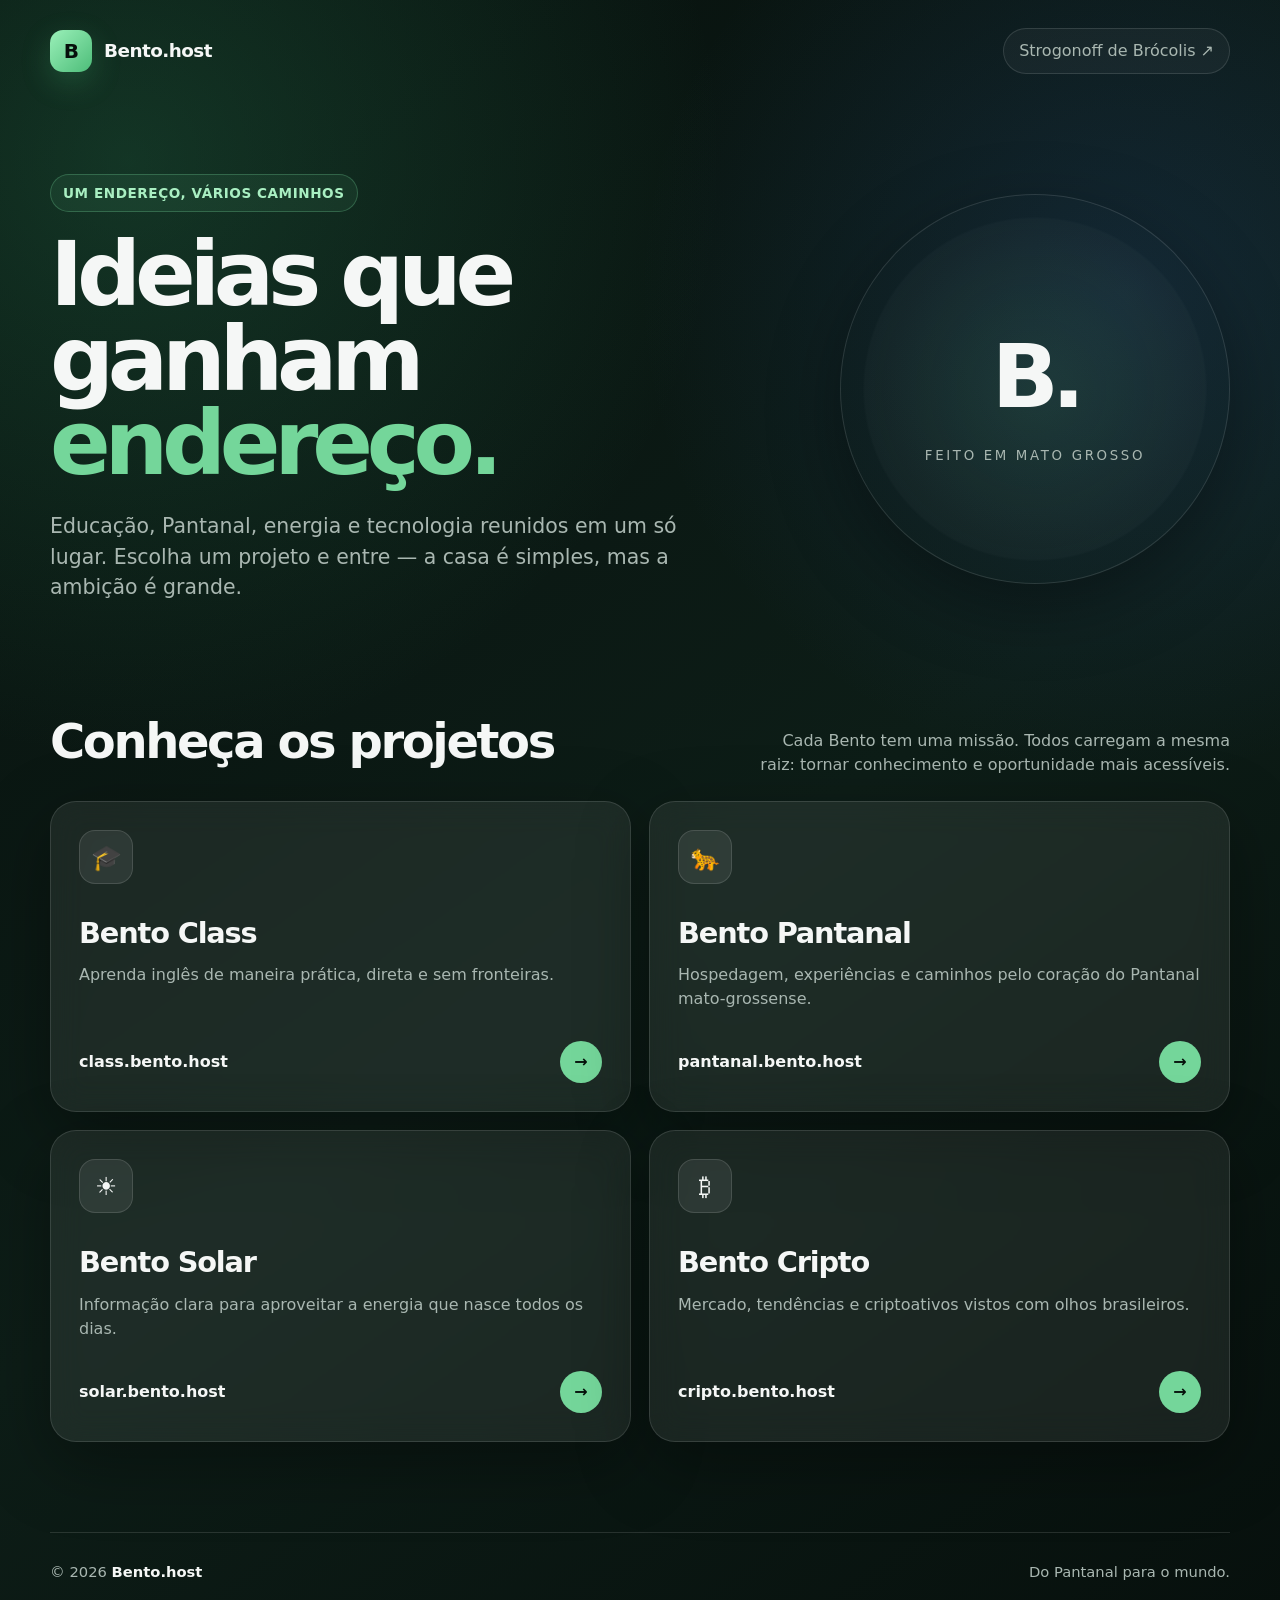
==== index.html @ 6243b959 "Add files via upload" ====
<!DOCTYPE html>
<html lang="pt-BR">
<head>
  <meta charset="UTF-8">
  <meta name="viewport" content="width=device-width, initial-scale=1.0">
  <meta name="description" content="Bento.host — projetos de educação, turismo, energia solar e criptoativos.">
  <meta name="theme-color" content="#0b1512">
  <title>Bento.host — Ideias que ganham endereço</title>

  <style>
    :root {
      --bg: #08110e;
      --surface: rgba(255, 255, 255, 0.07);
      --surface-hover: rgba(255, 255, 255, 0.12);
      --text: #f5f7f6;
      --muted: #a9b7b1;
      --accent: #74d69a;
      --border: rgba(255, 255, 255, 0.12);
      --shadow: 0 22px 70px rgba(0, 0, 0, 0.34);
    }

    * { box-sizing: border-box; margin: 0; padding: 0; }

    body {
      min-height: 100vh;
      font-family: Inter, ui-sans-serif, system-ui, -apple-system, BlinkMacSystemFont, "Segoe UI", sans-serif;
      color: var(--text);
      background:
        radial-gradient(circle at 10% 10%, rgba(51, 153, 102, 0.26), transparent 32%),
        radial-gradient(circle at 88% 18%, rgba(54, 103, 195, 0.18), transparent 28%),
        linear-gradient(145deg, #07100d 0%, #0d1d17 55%, #07100d 100%);
      line-height: 1.5;
    }

    a { color: inherit; text-decoration: none; }
    .page { width: min(1180px, calc(100% - 36px)); margin: 0 auto; }

    header {
      display: flex; align-items: center; justify-content: space-between;
      gap: 24px; padding: 28px 0;
    }

    .brand {
      display: inline-flex; align-items: center; gap: 12px;
      font-size: 1.15rem; font-weight: 800; letter-spacing: -0.03em;
    }

    .brand-mark {
      display: grid; place-items: center; width: 42px; height: 42px;
      border-radius: 13px; color: #06100b;
      background: linear-gradient(135deg, #9af0b9, #4dbd79);
      box-shadow: 0 10px 30px rgba(80, 203, 126, 0.22);
      font-size: 1.25rem;
    }

    .social-link {
      padding: 10px 15px; border: 1px solid var(--border);
      border-radius: 999px; color: var(--muted);
      background: rgba(255, 255, 255, 0.04); transition: 0.2s ease;
    }

    .social-link:hover { color: var(--text); transform: translateY(-2px); }

    .hero {
      display: grid; grid-template-columns: 1.15fr 0.85fr;
      align-items: center; gap: 48px; padding: 72px 0 58px;
    }

    .eyebrow {
      display: inline-flex; margin-bottom: 20px; padding: 8px 12px;
      border: 1px solid rgba(116, 214, 154, 0.28); border-radius: 999px;
      color: #a9efc2; background: rgba(116, 214, 154, 0.08);
      font-size: 0.85rem; font-weight: 700; letter-spacing: 0.04em;
      text-transform: uppercase;
    }

    h1 {
      max-width: 760px; font-size: clamp(3rem, 7vw, 6.7rem);
      line-height: 0.94; letter-spacing: -0.07em;
    }

    h1 span { color: var(--accent); }

    .hero p {
      max-width: 660px; margin-top: 26px; color: var(--muted);
      font-size: clamp(1.05rem, 2vw, 1.28rem);
    }

    .hero-seal {
      display: grid; place-items: center; aspect-ratio: 1;
      width: min(100%, 390px); margin-left: auto;
      border: 1px solid var(--border); border-radius: 50%;
      background: radial-gradient(circle, rgba(116, 214, 154, 0.12), rgba(255,255,255,.025) 62%, transparent 63%);
      box-shadow: var(--shadow);
    }

    .seal-content { text-align: center; }
    .seal-content strong { display: block; font-size: clamp(3rem, 7vw, 5.5rem); letter-spacing: -0.08em; }
    .seal-content small { color: var(--muted); text-transform: uppercase; letter-spacing: 0.2em; }

    .projects { padding: 44px 0 90px; }

    .section-heading {
      display: flex; align-items: end; justify-content: space-between;
      gap: 24px; margin-bottom: 24px;
    }

    .section-heading h2 { font-size: clamp(1.8rem, 4vw, 3rem); letter-spacing: -0.05em; }
    .section-heading p { max-width: 480px; color: var(--muted); text-align: right; }

    .grid { display: grid; grid-template-columns: repeat(2, minmax(0, 1fr)); gap: 18px; }

    .card {
      min-height: 250px; display: flex; flex-direction: column; justify-content: space-between;
      padding: 28px; border: 1px solid var(--border); border-radius: 26px;
      background: var(--surface); backdrop-filter: blur(16px);
      box-shadow: var(--shadow);
      transition: transform 0.25s ease, border-color 0.25s ease, background 0.25s ease;
    }

    .card:hover {
      transform: translateY(-7px);
      border-color: rgba(255, 255, 255, 0.28);
      background: var(--surface-hover);
    }

    .icon {
      display: grid; place-items: center; width: 54px; height: 54px;
      border: 1px solid rgba(255,255,255,.13); border-radius: 16px;
      background: rgba(255,255,255,.08); font-size: 1.55rem;
    }

    .card h3 { margin-top: 28px; font-size: 1.8rem; letter-spacing: -0.04em; }
    .card p { max-width: 530px; margin-top: 8px; color: var(--muted); }

    .card-bottom {
      display: flex; align-items: center; justify-content: space-between;
      margin-top: 30px; font-weight: 750;
    }

    .arrow {
      display: grid; place-items: center; width: 42px; height: 42px;
      border-radius: 50%; color: #06100b; background: var(--accent);
    }

    footer {
      display: flex; align-items: center; justify-content: space-between;
      gap: 20px; padding: 28px 0 36px;
      border-top: 1px solid var(--border); color: var(--muted); font-size: 0.92rem;
    }

    footer strong { color: var(--text); }

    @media (max-width: 820px) {
      .hero { grid-template-columns: 1fr; padding-top: 46px; }
      .hero-seal { width: min(76vw, 330px); margin: 10px auto 0; }
      .section-heading { align-items: flex-start; flex-direction: column; }
      .section-heading p { text-align: left; }
      .grid { grid-template-columns: 1fr; }
    }

    @media (max-width: 540px) {
      .page { width: min(100% - 24px, 1180px); }
      .social-link { font-size: 0.82rem; }
      .card { min-height: 230px; padding: 23px; border-radius: 22px; }
      footer { align-items: flex-start; flex-direction: column; }
    }
  </style>
</head>
<body>
  <div class="page">
    <header>
      <a class="brand" href="https://bento.host">
        <span class="brand-mark">B</span>
        <span>Bento.host</span>
      </a>

      <a class="social-link" href="https://www.facebook.com/" target="_blank" rel="noopener noreferrer">
        Strogonoff de Brócolis ↗
      </a>
    </header>

    <main>
      <section class="hero">
        <div>
          <div class="eyebrow">Um endereço, vários caminhos</div>
          <h1>Ideias que ganham <span>endereço.</span></h1>
          <p>
            Educação, Pantanal, energia e tecnologia reunidos em um só lugar.
            Escolha um projeto e entre — a casa é simples, mas a ambição é grande.
          </p>
        </div>

        <div class="hero-seal">
          <div class="seal-content">
            <strong>B.</strong>
            <small>Feito em Mato Grosso</small>
          </div>
        </div>
      </section>

      <section class="projects">
        <div class="section-heading">
          <h2>Conheça os projetos</h2>
          <p>Cada Bento tem uma missão. Todos carregam a mesma raiz: tornar conhecimento e oportunidade mais acessíveis.</p>
        </div>

        <div class="grid">
          <a class="card" href="https://class.bento.host">
            <div>
              <div class="icon">🎓</div>
              <h3>Bento Class</h3>
              <p>Aprenda inglês de maneira prática, direta e sem fronteiras.</p>
            </div>
            <div class="card-bottom"><span>class.bento.host</span><span class="arrow">→</span></div>
          </a>

          <a class="card" href="https://pantanal.bento.host">
            <div>
              <div class="icon">🐆</div>
              <h3>Bento Pantanal</h3>
              <p>Hospedagem, experiências e caminhos pelo coração do Pantanal mato-grossense.</p>
            </div>
            <div class="card-bottom"><span>pantanal.bento.host</span><span class="arrow">→</span></div>
          </a>

          <a class="card" href="https://solar.bento.host">
            <div>
              <div class="icon">☀️</div>
              <h3>Bento Solar</h3>
              <p>Informação clara para aproveitar a energia que nasce todos os dias.</p>
            </div>
            <div class="card-bottom"><span>solar.bento.host</span><span class="arrow">→</span></div>
          </a>

          <a class="card" href="https://cripto.bento.host">
            <div>
              <div class="icon">₿</div>
              <h3>Bento Cripto</h3>
              <p>Mercado, tendências e criptoativos vistos com olhos brasileiros.</p>
            </div>
            <div class="card-bottom"><span>cripto.bento.host</span><span class="arrow">→</span></div>
          </a>
        </div>
      </section>
    </main>

    <footer>
      <span>© <span id="year"></span> <strong>Bento.host</strong></span>
      <span>Do Pantanal para o mundo.</span>
    </footer>
  </div>

  <script>
    document.getElementById('year').textContent = new Date().getFullYear();
  </script>
</body>
</html>
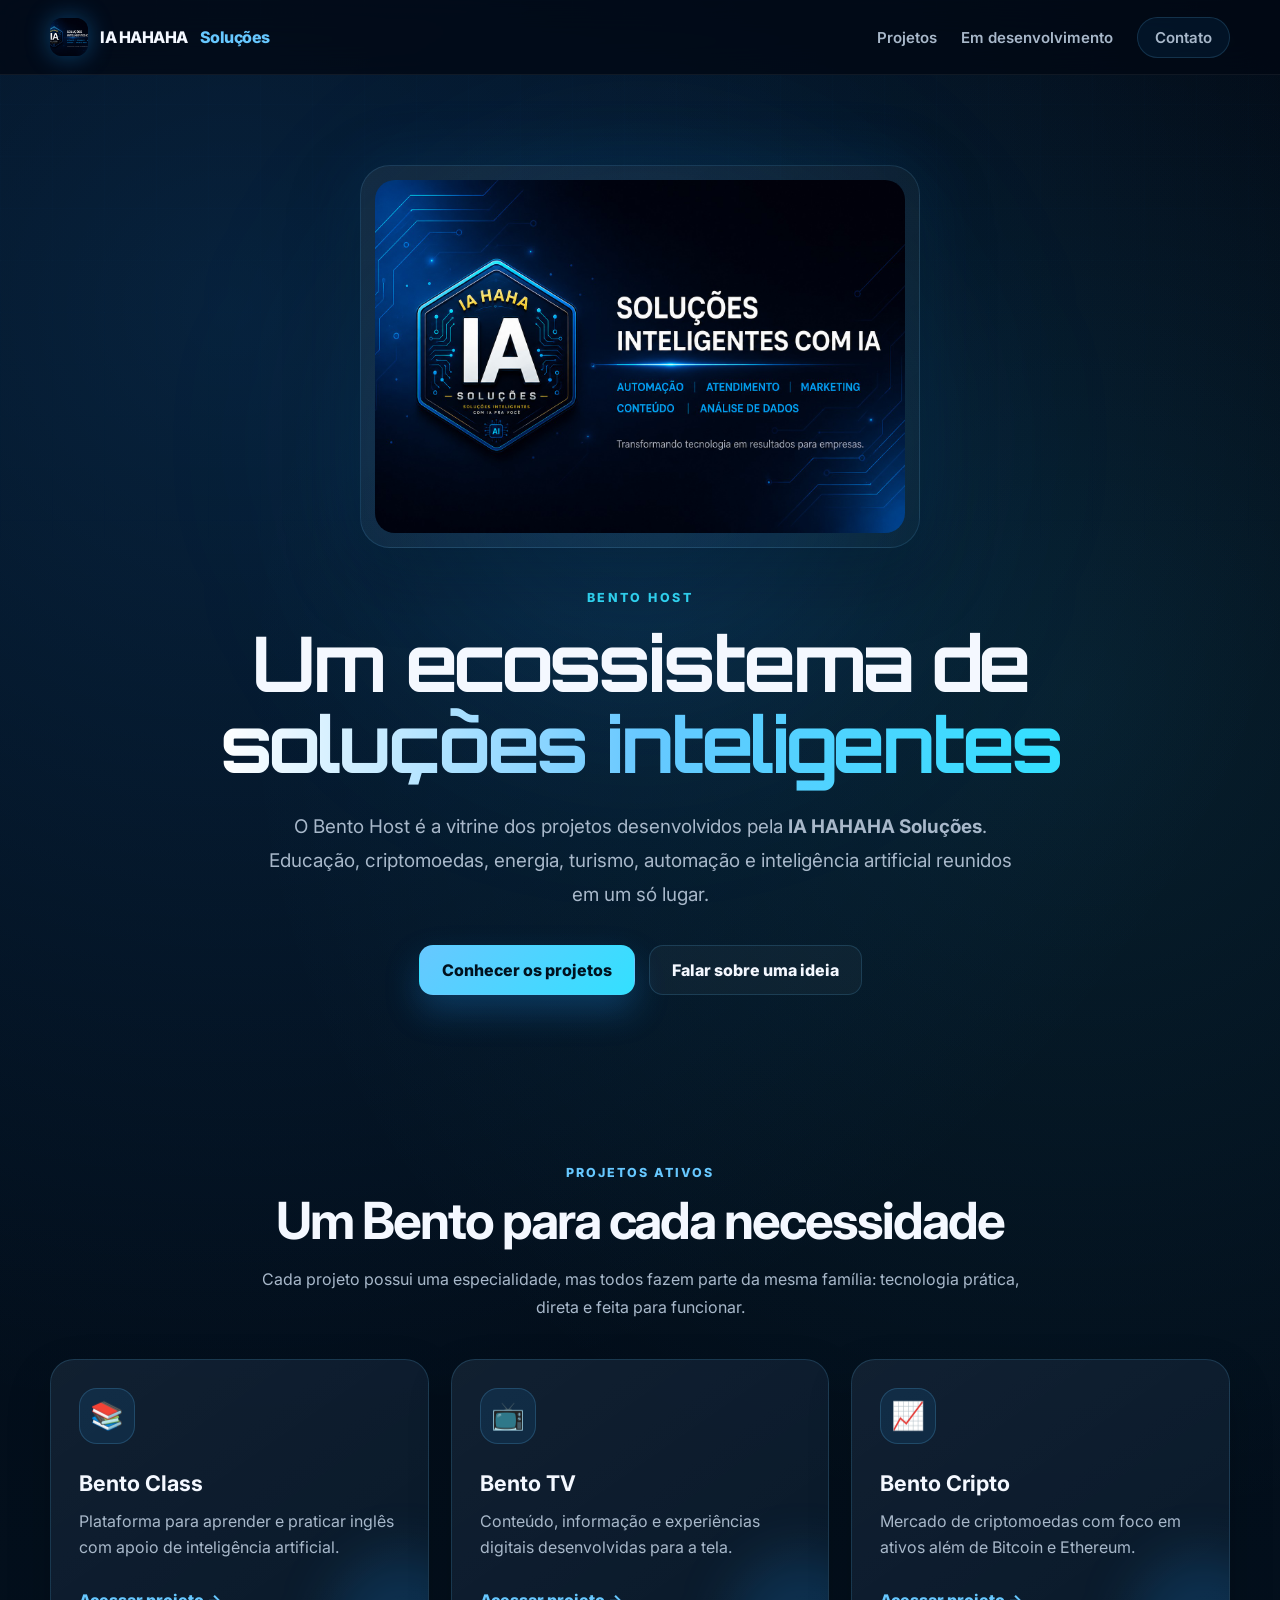
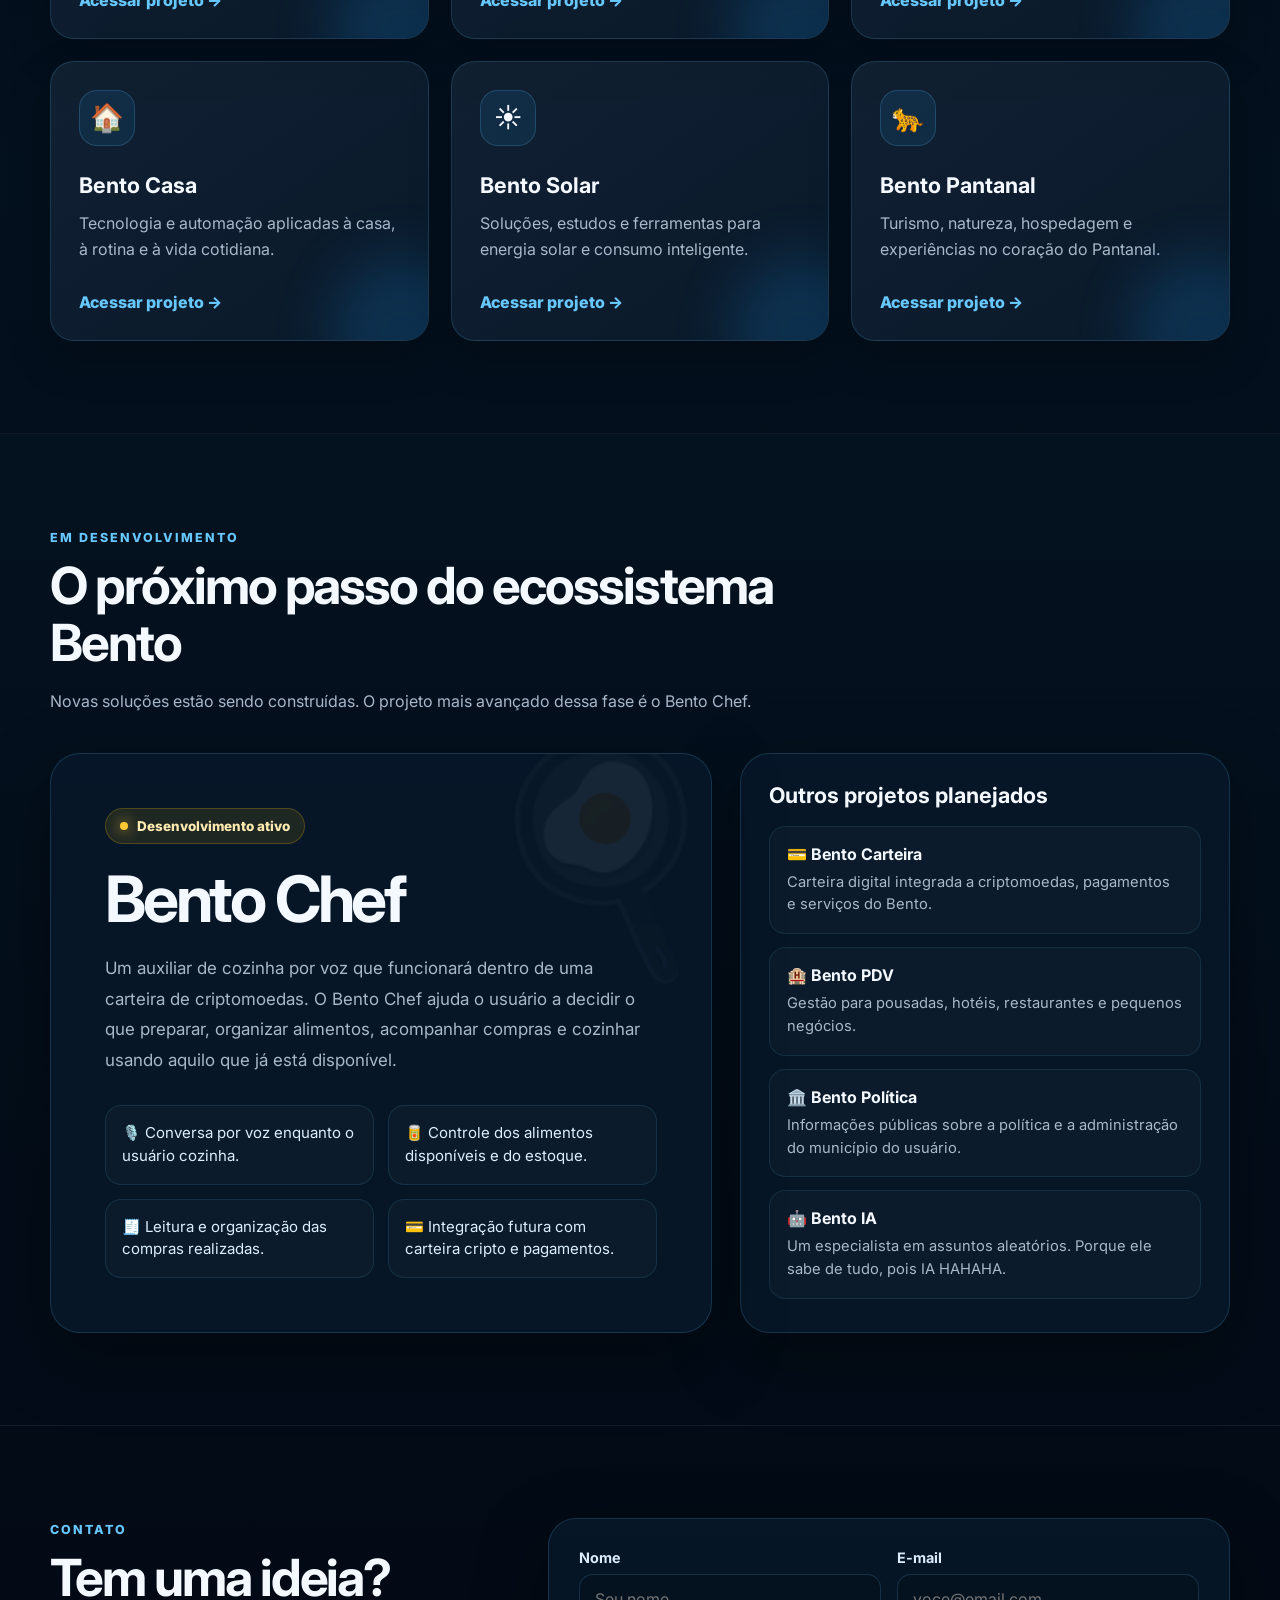
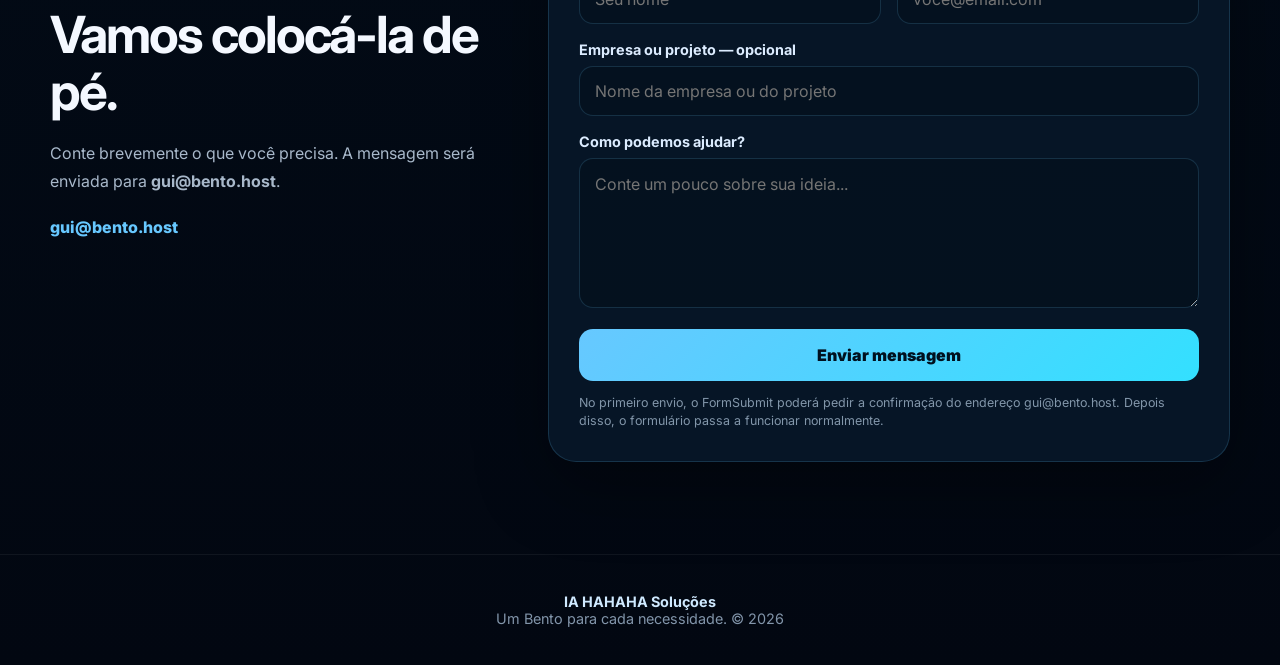
==== commit 83f3db2a: "Add files via upload" ====
--- a/index.html
+++ b/index.html
@@ -1,258 +1,964 @@
 <!DOCTYPE html>
 <html lang="pt-BR">
 <head>
-  <meta charset="UTF-8">
-  <meta name="viewport" content="width=device-width, initial-scale=1.0">
-  <meta name="description" content="Bento.host — projetos de educação, turismo, energia solar e criptoativos.">
-  <meta name="theme-color" content="#0b1512">
-  <title>Bento.host — Ideias que ganham endereço</title>
+  <meta charset="UTF-8" />
+  <meta name="viewport" content="width=device-width, initial-scale=1.0" />
+
+  <title>Bento Host | IA HAHAHA Soluções</title>
+  <meta
+    name="description"
+    content="Conheça o ecossistema Bento: soluções com inteligência artificial, educação, criptomoedas, energia, turismo, automação e muito mais."
+  />
+  <meta name="theme-color" content="#020814" />
+
+  <meta property="og:title" content="Bento Host | IA HAHAHA Soluções" />
+  <meta
+    property="og:description"
+    content="Um ecossistema de soluções inteligentes. Conheça os projetos desenvolvidos pela IA HAHAHA Soluções."
+  />
+  <meta property="og:type" content="website" />
+  <meta property="og:url" content="https://bento.host" />
+  <meta property="og:image" content="https://bento.host/logo-ia-hahaha.png" />
+
+  <link rel="icon" href="logo-ia-hahaha.png" type="image/png" />
+  <link rel="preconnect" href="https://fonts.googleapis.com" />
+  <link rel="preconnect" href="https://fonts.gstatic.com" crossorigin />
+  <link
+    href="https://fonts.googleapis.com/css2?family=Inter:wght@400;500;600;700;800&family=Orbitron:wght@600;700&display=swap"
+    rel="stylesheet"
+  />
 
   <style>
     :root {
-      --bg: #08110e;
-      --surface: rgba(255, 255, 255, 0.07);
-      --surface-hover: rgba(255, 255, 255, 0.12);
-      --text: #f5f7f6;
-      --muted: #a9b7b1;
-      --accent: #74d69a;
-      --border: rgba(255, 255, 255, 0.12);
-      --shadow: 0 22px 70px rgba(0, 0, 0, 0.34);
-    }
-
-    * { box-sizing: border-box; margin: 0; padding: 0; }
+      --bg: #020814;
+      --bg-soft: #071221;
+      --card: rgba(8, 25, 43, 0.82);
+      --card-strong: #0b1d30;
+      --text: #f4f8ff;
+      --muted: #a8b8ca;
+      --blue: #1f9cff;
+      --blue-light: #67c8ff;
+      --cyan: #33e0ff;
+      --border: rgba(103, 200, 255, 0.17);
+      --shadow: 0 24px 70px rgba(0, 0, 0, 0.34);
+      --radius: 24px;
+      --max-width: 1180px;
+    }
+
+    * {
+      margin: 0;
+      padding: 0;
+      box-sizing: border-box;
+    }
+
+    html {
+      scroll-behavior: smooth;
+    }
 
     body {
       min-height: 100vh;
-      font-family: Inter, ui-sans-serif, system-ui, -apple-system, BlinkMacSystemFont, "Segoe UI", sans-serif;
+      overflow-x: hidden;
       color: var(--text);
+      font-family: "Inter", sans-serif;
       background:
-        radial-gradient(circle at 10% 10%, rgba(51, 153, 102, 0.26), transparent 32%),
-        radial-gradient(circle at 88% 18%, rgba(54, 103, 195, 0.18), transparent 28%),
-        linear-gradient(145deg, #07100d 0%, #0d1d17 55%, #07100d 100%);
+        radial-gradient(circle at 18% 8%, rgba(31, 156, 255, 0.17), transparent 30%),
+        radial-gradient(circle at 84% 18%, rgba(51, 224, 255, 0.09), transparent 25%),
+        linear-gradient(180deg, #020814 0%, #03101d 46%, #020711 100%);
+    }
+
+    body::before {
+      content: "";
+      position: fixed;
+      inset: 0;
+      z-index: -2;
+      pointer-events: none;
+      opacity: 0.28;
+      background-image:
+        linear-gradient(rgba(103, 200, 255, 0.06) 1px, transparent 1px),
+        linear-gradient(90deg, rgba(103, 200, 255, 0.06) 1px, transparent 1px);
+      background-size: 52px 52px;
+      mask-image: linear-gradient(to bottom, black, transparent 78%);
+    }
+
+    a {
+      color: inherit;
+    }
+
+    img {
+      max-width: 100%;
+      display: block;
+    }
+
+    .container {
+      width: min(calc(100% - 32px), var(--max-width));
+      margin-inline: auto;
+    }
+
+    .topbar {
+      position: sticky;
+      top: 0;
+      z-index: 20;
+      border-bottom: 1px solid rgba(255, 255, 255, 0.06);
+      background: rgba(2, 8, 20, 0.78);
+      backdrop-filter: blur(16px);
+    }
+
+    .nav {
+      min-height: 74px;
+      display: flex;
+      align-items: center;
+      justify-content: space-between;
+      gap: 24px;
+    }
+
+    .brand {
+      display: flex;
+      align-items: center;
+      gap: 12px;
+      text-decoration: none;
+      font-weight: 800;
+      letter-spacing: -0.03em;
+    }
+
+    .brand-mark {
+      width: 38px;
+      height: 38px;
+      border-radius: 12px;
+      object-fit: cover;
+      box-shadow: 0 0 24px rgba(31, 156, 255, 0.38);
+    }
+
+    .brand span {
+      color: var(--blue-light);
+    }
+
+    .nav-links {
+      display: flex;
+      align-items: center;
+      gap: 24px;
+    }
+
+    .nav-links a {
+      color: var(--muted);
+      text-decoration: none;
+      font-size: 0.94rem;
+      font-weight: 600;
+      transition: 0.25s ease;
+    }
+
+    .nav-links a:hover {
+      color: var(--text);
+    }
+
+    .nav-contact {
+      padding: 10px 17px;
+      border: 1px solid var(--border);
+      border-radius: 999px;
+      background: rgba(31, 156, 255, 0.08);
+    }
+
+    .hero {
+      min-height: 720px;
+      padding: 90px 0 74px;
+      display: grid;
+      place-items: center;
+      text-align: center;
+      position: relative;
+    }
+
+    .hero::after {
+      content: "";
+      position: absolute;
+      width: 520px;
+      height: 520px;
+      top: 110px;
+      left: 50%;
+      transform: translateX(-50%);
+      border-radius: 50%;
+      z-index: -1;
+      background: rgba(31, 156, 255, 0.13);
+      filter: blur(110px);
+    }
+
+    .logo-wrap {
+      width: min(100%, 560px);
+      margin: 0 auto 42px;
+      padding: 14px;
+      border: 1px solid rgba(103, 200, 255, 0.14);
+      border-radius: 30px;
+      background: linear-gradient(145deg, rgba(255, 255, 255, 0.06), rgba(255, 255, 255, 0.015));
+      box-shadow: var(--shadow), 0 0 70px rgba(31, 156, 255, 0.13);
+      animation: rise 0.9s ease both;
+    }
+
+    .hero-logo {
+      width: 100%;
+      border-radius: 20px;
+    }
+
+    .eyebrow {
+      margin-bottom: 18px;
+      color: var(--cyan);
+      font-size: 0.78rem;
+      font-weight: 800;
+      letter-spacing: 0.2em;
+      text-transform: uppercase;
+    }
+
+    h1 {
+      max-width: 900px;
+      margin-inline: auto;
+      font-family: "Orbitron", sans-serif;
+      font-size: clamp(2.25rem, 6vw, 5rem);
+      line-height: 1.05;
+      letter-spacing: -0.045em;
+    }
+
+    .hero h1 span {
+      background: linear-gradient(90deg, #ffffff, var(--blue-light), var(--cyan));
+      -webkit-background-clip: text;
+      background-clip: text;
+      color: transparent;
+    }
+
+    .hero-text {
+      max-width: 760px;
+      margin: 25px auto 0;
+      color: var(--muted);
+      font-size: clamp(1rem, 2vw, 1.18rem);
+      line-height: 1.8;
+    }
+
+    .hero-actions {
+      margin-top: 34px;
+      display: flex;
+      justify-content: center;
+      flex-wrap: wrap;
+      gap: 14px;
+    }
+
+    .button {
+      display: inline-flex;
+      align-items: center;
+      justify-content: center;
+      min-height: 50px;
+      padding: 0 22px;
+      border: 1px solid transparent;
+      border-radius: 14px;
+      text-decoration: none;
+      font-weight: 800;
+      transition: transform 0.25s ease, box-shadow 0.25s ease, background 0.25s ease;
+    }
+
+    .button:hover {
+      transform: translateY(-3px);
+    }
+
+    .button-primary {
+      color: #00111f;
+      background: linear-gradient(135deg, var(--blue-light), var(--cyan));
+      box-shadow: 0 16px 34px rgba(31, 156, 255, 0.25);
+    }
+
+    .button-secondary {
+      border-color: var(--border);
+      background: rgba(255, 255, 255, 0.035);
+    }
+
+    section {
+      padding: 92px 0;
+    }
+
+    .section-heading {
+      max-width: 760px;
+      margin-bottom: 38px;
+    }
+
+    .section-heading.center {
+      margin-inline: auto;
+      text-align: center;
+    }
+
+    .section-label {
+      display: inline-block;
+      margin-bottom: 12px;
+      color: var(--blue-light);
+      font-size: 0.78rem;
+      font-weight: 800;
+      letter-spacing: 0.16em;
+      text-transform: uppercase;
+    }
+
+    h2 {
+      font-size: clamp(2rem, 4vw, 3.3rem);
+      line-height: 1.12;
+      letter-spacing: -0.04em;
+    }
+
+    .section-heading p {
+      margin-top: 15px;
+      color: var(--muted);
+      line-height: 1.75;
+    }
+
+    .projects-grid {
+      display: grid;
+      grid-template-columns: repeat(3, minmax(0, 1fr));
+      gap: 22px;
+    }
+
+    .project-card {
+      min-height: 280px;
+      padding: 28px;
+      display: flex;
+      flex-direction: column;
+      position: relative;
+      overflow: hidden;
+      border: 1px solid var(--border);
+      border-radius: var(--radius);
+      background:
+        linear-gradient(145deg, rgba(255, 255, 255, 0.045), rgba(255, 255, 255, 0.012)),
+        var(--card);
+      box-shadow: 0 18px 45px rgba(0, 0, 0, 0.18);
+      transition: 0.3s ease;
+    }
+
+    .project-card::after {
+      content: "";
+      position: absolute;
+      width: 150px;
+      height: 150px;
+      right: -50px;
+      bottom: -65px;
+      border-radius: 50%;
+      background: rgba(31, 156, 255, 0.17);
+      filter: blur(26px);
+    }
+
+    .project-card:hover {
+      transform: translateY(-7px);
+      border-color: rgba(103, 200, 255, 0.4);
+      box-shadow: 0 24px 54px rgba(0, 0, 0, 0.3);
+    }
+
+    .project-icon {
+      width: 56px;
+      height: 56px;
+      margin-bottom: 26px;
+      display: grid;
+      place-items: center;
+      border: 1px solid rgba(103, 200, 255, 0.2);
+      border-radius: 18px;
+      font-size: 1.7rem;
+      background: rgba(31, 156, 255, 0.1);
+    }
+
+    .project-card h3 {
+      font-size: 1.35rem;
+    }
+
+    .project-card p {
+      margin: 12px 0 26px;
+      color: var(--muted);
+      line-height: 1.65;
+    }
+
+    .project-link {
+      width: fit-content;
+      margin-top: auto;
+      color: var(--blue-light);
+      text-decoration: none;
+      font-weight: 800;
+      position: relative;
+      z-index: 1;
+    }
+
+    .project-link:hover {
+      color: var(--cyan);
+    }
+
+    .development {
+      border-block: 1px solid rgba(255, 255, 255, 0.05);
+      background: linear-gradient(180deg, rgba(5, 19, 33, 0.78), rgba(3, 12, 23, 0.86));
+    }
+
+    .chef-feature {
+      display: grid;
+      grid-template-columns: 1.15fr 0.85fr;
+      gap: 28px;
+      align-items: stretch;
+    }
+
+    .chef-main,
+    .roadmap {
+      border: 1px solid var(--border);
+      border-radius: 30px;
+      background: var(--card);
+      box-shadow: var(--shadow);
+    }
+
+    .chef-main {
+      padding: clamp(28px, 5vw, 54px);
+      position: relative;
+      overflow: hidden;
+    }
+
+    .chef-main::before {
+      content: "🍳";
+      position: absolute;
+      right: -25px;
+      top: -35px;
+      font-size: 13rem;
+      opacity: 0.07;
+      transform: rotate(12deg);
+    }
+
+    .status {
+      display: inline-flex;
+      align-items: center;
+      gap: 9px;
+      margin-bottom: 22px;
+      padding: 9px 14px;
+      border-radius: 999px;
+      color: #ffeab0;
+      background: rgba(255, 193, 7, 0.1);
+      border: 1px solid rgba(255, 193, 7, 0.22);
+      font-size: 0.84rem;
+      font-weight: 800;
+    }
+
+    .status::before {
+      content: "";
+      width: 8px;
+      height: 8px;
+      border-radius: 50%;
+      background: #ffc933;
+      box-shadow: 0 0 14px #ffc933;
+    }
+
+    .chef-main h3 {
+      max-width: 760px;
+      font-size: clamp(2rem, 5vw, 4.3rem);
+      line-height: 1.03;
+      letter-spacing: -0.05em;
+    }
+
+    .chef-main > p {
+      max-width: 740px;
+      margin-top: 22px;
+      color: var(--muted);
+      font-size: 1.06rem;
+      line-height: 1.8;
+    }
+
+    .chef-points {
+      margin-top: 30px;
+      display: grid;
+      grid-template-columns: repeat(2, minmax(0, 1fr));
+      gap: 14px;
+    }
+
+    .chef-point {
+      padding: 16px;
+      border: 1px solid rgba(103, 200, 255, 0.12);
+      border-radius: 16px;
+      color: #dbeeff;
+      background: rgba(255, 255, 255, 0.025);
+      font-size: 0.94rem;
       line-height: 1.5;
     }
 
-    a { color: inherit; text-decoration: none; }
-    .page { width: min(1180px, calc(100% - 36px)); margin: 0 auto; }
-
-    header {
-      display: flex; align-items: center; justify-content: space-between;
-      gap: 24px; padding: 28px 0;
-    }
-
-    .brand {
-      display: inline-flex; align-items: center; gap: 12px;
-      font-size: 1.15rem; font-weight: 800; letter-spacing: -0.03em;
-    }
-
-    .brand-mark {
-      display: grid; place-items: center; width: 42px; height: 42px;
-      border-radius: 13px; color: #06100b;
-      background: linear-gradient(135deg, #9af0b9, #4dbd79);
-      box-shadow: 0 10px 30px rgba(80, 203, 126, 0.22);
-      font-size: 1.25rem;
-    }
-
-    .social-link {
-      padding: 10px 15px; border: 1px solid var(--border);
-      border-radius: 999px; color: var(--muted);
-      background: rgba(255, 255, 255, 0.04); transition: 0.2s ease;
-    }
-
-    .social-link:hover { color: var(--text); transform: translateY(-2px); }
-
-    .hero {
-      display: grid; grid-template-columns: 1.15fr 0.85fr;
-      align-items: center; gap: 48px; padding: 72px 0 58px;
-    }
-
-    .eyebrow {
-      display: inline-flex; margin-bottom: 20px; padding: 8px 12px;
-      border: 1px solid rgba(116, 214, 154, 0.28); border-radius: 999px;
-      color: #a9efc2; background: rgba(116, 214, 154, 0.08);
-      font-size: 0.85rem; font-weight: 700; letter-spacing: 0.04em;
-      text-transform: uppercase;
-    }
-
-    h1 {
-      max-width: 760px; font-size: clamp(3rem, 7vw, 6.7rem);
-      line-height: 0.94; letter-spacing: -0.07em;
-    }
-
-    h1 span { color: var(--accent); }
-
-    .hero p {
-      max-width: 660px; margin-top: 26px; color: var(--muted);
-      font-size: clamp(1.05rem, 2vw, 1.28rem);
-    }
-
-    .hero-seal {
-      display: grid; place-items: center; aspect-ratio: 1;
-      width: min(100%, 390px); margin-left: auto;
-      border: 1px solid var(--border); border-radius: 50%;
-      background: radial-gradient(circle, rgba(116, 214, 154, 0.12), rgba(255,255,255,.025) 62%, transparent 63%);
+    .roadmap {
+      padding: 28px;
+    }
+
+    .roadmap h3 {
+      margin-bottom: 18px;
+      font-size: 1.35rem;
+    }
+
+    .roadmap-list {
+      display: grid;
+      gap: 13px;
+    }
+
+    .roadmap-item {
+      padding: 17px;
+      border: 1px solid rgba(103, 200, 255, 0.11);
+      border-radius: 16px;
+      background: rgba(255, 255, 255, 0.025);
+    }
+
+    .roadmap-item strong {
+      display: block;
+      margin-bottom: 7px;
+    }
+
+    .roadmap-item span {
+      color: var(--muted);
+      font-size: 0.92rem;
+      line-height: 1.55;
+    }
+
+    .contact-grid {
+      display: grid;
+      grid-template-columns: 0.8fr 1.2fr;
+      gap: 44px;
+      align-items: start;
+    }
+
+    .contact-copy p {
+      margin-top: 18px;
+      color: var(--muted);
+      line-height: 1.75;
+    }
+
+    .contact-email {
+      display: inline-block;
+      margin-top: 22px;
+      color: var(--blue-light);
+      font-weight: 800;
+      text-decoration: none;
+    }
+
+    .contact-form {
+      padding: 30px;
+      border: 1px solid var(--border);
+      border-radius: 28px;
+      background: var(--card);
       box-shadow: var(--shadow);
     }
 
-    .seal-content { text-align: center; }
-    .seal-content strong { display: block; font-size: clamp(3rem, 7vw, 5.5rem); letter-spacing: -0.08em; }
-    .seal-content small { color: var(--muted); text-transform: uppercase; letter-spacing: 0.2em; }
-
-    .projects { padding: 44px 0 90px; }
-
-    .section-heading {
-      display: flex; align-items: end; justify-content: space-between;
-      gap: 24px; margin-bottom: 24px;
-    }
-
-    .section-heading h2 { font-size: clamp(1.8rem, 4vw, 3rem); letter-spacing: -0.05em; }
-    .section-heading p { max-width: 480px; color: var(--muted); text-align: right; }
-
-    .grid { display: grid; grid-template-columns: repeat(2, minmax(0, 1fr)); gap: 18px; }
-
-    .card {
-      min-height: 250px; display: flex; flex-direction: column; justify-content: space-between;
-      padding: 28px; border: 1px solid var(--border); border-radius: 26px;
-      background: var(--surface); backdrop-filter: blur(16px);
-      box-shadow: var(--shadow);
-      transition: transform 0.25s ease, border-color 0.25s ease, background 0.25s ease;
-    }
-
-    .card:hover {
-      transform: translateY(-7px);
-      border-color: rgba(255, 255, 255, 0.28);
-      background: var(--surface-hover);
-    }
-
-    .icon {
-      display: grid; place-items: center; width: 54px; height: 54px;
-      border: 1px solid rgba(255,255,255,.13); border-radius: 16px;
-      background: rgba(255,255,255,.08); font-size: 1.55rem;
-    }
-
-    .card h3 { margin-top: 28px; font-size: 1.8rem; letter-spacing: -0.04em; }
-    .card p { max-width: 530px; margin-top: 8px; color: var(--muted); }
-
-    .card-bottom {
-      display: flex; align-items: center; justify-content: space-between;
-      margin-top: 30px; font-weight: 750;
-    }
-
-    .arrow {
-      display: grid; place-items: center; width: 42px; height: 42px;
-      border-radius: 50%; color: #06100b; background: var(--accent);
+    .form-row {
+      display: grid;
+      grid-template-columns: repeat(2, minmax(0, 1fr));
+      gap: 16px;
+    }
+
+    .field {
+      margin-bottom: 17px;
+    }
+
+    .field label {
+      display: block;
+      margin-bottom: 8px;
+      color: #dcecff;
+      font-size: 0.9rem;
+      font-weight: 700;
+    }
+
+    .field input,
+    .field textarea {
+      width: 100%;
+      border: 1px solid rgba(103, 200, 255, 0.17);
+      border-radius: 14px;
+      outline: none;
+      color: var(--text);
+      background: rgba(0, 0, 0, 0.18);
+      font: inherit;
+      transition: 0.2s ease;
+    }
+
+    .field input {
+      height: 50px;
+      padding: 0 15px;
+    }
+
+    .field textarea {
+      min-height: 150px;
+      padding: 15px;
+      resize: vertical;
+    }
+
+    .field input:focus,
+    .field textarea:focus {
+      border-color: var(--blue-light);
+      box-shadow: 0 0 0 4px rgba(31, 156, 255, 0.11);
+    }
+
+    .submit-button {
+      width: 100%;
+      min-height: 52px;
+      border: 0;
+      border-radius: 14px;
+      cursor: pointer;
+      color: #00111f;
+      background: linear-gradient(135deg, var(--blue-light), var(--cyan));
+      font: inherit;
+      font-weight: 900;
+      transition: 0.25s ease;
+    }
+
+    .submit-button:hover {
+      transform: translateY(-2px);
+      box-shadow: 0 16px 34px rgba(31, 156, 255, 0.23);
+    }
+
+    .form-note {
+      margin-top: 13px;
+      color: #8296aa;
+      font-size: 0.78rem;
+      line-height: 1.5;
     }
 
     footer {
-      display: flex; align-items: center; justify-content: space-between;
-      gap: 20px; padding: 28px 0 36px;
-      border-top: 1px solid var(--border); color: var(--muted); font-size: 0.92rem;
-    }
-
-    footer strong { color: var(--text); }
-
-    @media (max-width: 820px) {
-      .hero { grid-template-columns: 1fr; padding-top: 46px; }
-      .hero-seal { width: min(76vw, 330px); margin: 10px auto 0; }
-      .section-heading { align-items: flex-start; flex-direction: column; }
-      .section-heading p { text-align: left; }
-      .grid { grid-template-columns: 1fr; }
-    }
-
-    @media (max-width: 540px) {
-      .page { width: min(100% - 24px, 1180px); }
-      .social-link { font-size: 0.82rem; }
-      .card { min-height: 230px; padding: 23px; border-radius: 22px; }
-      footer { align-items: flex-start; flex-direction: column; }
+      padding: 38px 0;
+      border-top: 1px solid rgba(255, 255, 255, 0.06);
+      color: #8295aa;
+      text-align: center;
+      font-size: 0.9rem;
+    }
+
+    footer strong {
+      color: #cfe9ff;
+    }
+
+    @keyframes rise {
+      from {
+        opacity: 0;
+        transform: translateY(22px);
+      }
+      to {
+        opacity: 1;
+        transform: translateY(0);
+      }
+    }
+
+    @media (max-width: 940px) {
+      .projects-grid {
+        grid-template-columns: repeat(2, minmax(0, 1fr));
+      }
+
+      .chef-feature,
+      .contact-grid {
+        grid-template-columns: 1fr;
+      }
+    }
+
+    @media (max-width: 700px) {
+      .nav {
+        min-height: 66px;
+      }
+
+      .nav-links a:not(.nav-contact) {
+        display: none;
+      }
+
+      .hero {
+        min-height: auto;
+        padding-top: 62px;
+      }
+
+      .logo-wrap {
+        margin-bottom: 32px;
+      }
+
+      section {
+        padding: 72px 0;
+      }
+
+      .projects-grid,
+      .chef-points,
+      .form-row {
+        grid-template-columns: 1fr;
+      }
+
+      .project-card {
+        min-height: 250px;
+      }
+
+      .contact-form {
+        padding: 22px;
+      }
     }
   </style>
 </head>
+
 <body>
-  <div class="page">
-    <header>
-      <a class="brand" href="https://bento.host">
-        <span class="brand-mark">B</span>
-        <span>Bento.host</span>
+  <header class="topbar">
+    <div class="container nav">
+      <a class="brand" href="#inicio" aria-label="Voltar ao início">
+        <img class="brand-mark" src="logo-ia-hahaha.png" alt="" />
+        IA HAHAHA <span>Soluções</span>
       </a>
 
-      <a class="social-link" href="https://www.facebook.com/" target="_blank" rel="noopener noreferrer">
-        Strogonoff de Brócolis ↗
-      </a>
-    </header>
-
-    <main>
-      <section class="hero">
-        <div>
-          <div class="eyebrow">Um endereço, vários caminhos</div>
-          <h1>Ideias que ganham <span>endereço.</span></h1>
+      <nav class="nav-links" aria-label="Navegação principal">
+        <a href="#projetos">Projetos</a>
+        <a href="#desenvolvimento">Em desenvolvimento</a>
+        <a class="nav-contact" href="#contato">Contato</a>
+      </nav>
+    </div>
+  </header>
+
+  <main>
+    <section class="hero" id="inicio">
+      <div class="container">
+        <div class="logo-wrap">
+          <img
+            class="hero-logo"
+            src="logo-ia-hahaha.png"
+            alt="Logotipo IA HAHAHA Soluções"
+          />
+        </div>
+
+        <p class="eyebrow">Bento Host</p>
+
+        <h1>
+          Um ecossistema de <span>soluções inteligentes</span>
+        </h1>
+
+        <p class="hero-text">
+          O Bento Host é a vitrine dos projetos desenvolvidos pela
+          <strong>IA HAHAHA Soluções</strong>. Educação, criptomoedas,
+          energia, turismo, automação e inteligência artificial reunidos
+          em um só lugar.
+        </p>
+
+        <div class="hero-actions">
+          <a class="button button-primary" href="#projetos">Conhecer os projetos</a>
+          <a class="button button-secondary" href="#contato">Falar sobre uma ideia</a>
+        </div>
+      </div>
+    </section>
+
+    <section id="projetos">
+      <div class="container">
+        <div class="section-heading center">
+          <span class="section-label">Projetos ativos</span>
+          <h2>Um Bento para cada necessidade</h2>
           <p>
-            Educação, Pantanal, energia e tecnologia reunidos em um só lugar.
-            Escolha um projeto e entre — a casa é simples, mas a ambição é grande.
+            Cada projeto possui uma especialidade, mas todos fazem parte da
+            mesma família: tecnologia prática, direta e feita para funcionar.
           </p>
         </div>
 
-        <div class="hero-seal">
-          <div class="seal-content">
-            <strong>B.</strong>
-            <small>Feito em Mato Grosso</small>
-          </div>
+        <div class="projects-grid">
+          <article class="project-card">
+            <div class="project-icon">📚</div>
+            <h3>Bento Class</h3>
+            <p>Plataforma para aprender e praticar inglês com apoio de inteligência artificial.</p>
+            <a class="project-link" href="https://class.bento.host" target="_blank" rel="noopener noreferrer">
+              Acessar projeto →
+            </a>
+          </article>
+
+          <article class="project-card">
+            <div class="project-icon">📺</div>
+            <h3>Bento TV</h3>
+            <p>Conteúdo, informação e experiências digitais desenvolvidas para a tela.</p>
+            <a class="project-link" href="https://tv.bento.host" target="_blank" rel="noopener noreferrer">
+              Acessar projeto →
+            </a>
+          </article>
+
+          <article class="project-card">
+            <div class="project-icon">📈</div>
+            <h3>Bento Cripto</h3>
+            <p>Mercado de criptomoedas com foco em ativos além de Bitcoin e Ethereum.</p>
+            <a class="project-link" href="https://cripto.bento.host" target="_blank" rel="noopener noreferrer">
+              Acessar projeto →
+            </a>
+          </article>
+
+          <article class="project-card">
+            <div class="project-icon">🏠</div>
+            <h3>Bento Casa</h3>
+            <p>Tecnologia e automação aplicadas à casa, à rotina e à vida cotidiana.</p>
+            <a class="project-link" href="https://casa.bento.host" target="_blank" rel="noopener noreferrer">
+              Acessar projeto →
+            </a>
+          </article>
+
+          <article class="project-card">
+            <div class="project-icon">☀️</div>
+            <h3>Bento Solar</h3>
+            <p>Soluções, estudos e ferramentas para energia solar e consumo inteligente.</p>
+            <a class="project-link" href="https://solar.bento.host" target="_blank" rel="noopener noreferrer">
+              Acessar projeto →
+            </a>
+          </article>
+
+          <article class="project-card">
+            <div class="project-icon">🐆</div>
+            <h3>Bento Pantanal</h3>
+            <p>Turismo, natureza, hospedagem e experiências no coração do Pantanal.</p>
+            <a class="project-link" href="https://pantanal.bento.host" target="_blank" rel="noopener noreferrer">
+              Acessar projeto →
+            </a>
+          </article>
         </div>
-      </section>
-
-      <section class="projects">
+      </div>
+    </section>
+
+    <section class="development" id="desenvolvimento">
+      <div class="container">
         <div class="section-heading">
-          <h2>Conheça os projetos</h2>
-          <p>Cada Bento tem uma missão. Todos carregam a mesma raiz: tornar conhecimento e oportunidade mais acessíveis.</p>
+          <span class="section-label">Em desenvolvimento</span>
+          <h2>O próximo passo do ecossistema Bento</h2>
+          <p>
+            Novas soluções estão sendo construídas. O projeto mais avançado
+            dessa fase é o Bento Chef.
+          </p>
         </div>
 
-        <div class="grid">
-          <a class="card" href="https://class.bento.host">
-            <div>
-              <div class="icon">🎓</div>
-              <h3>Bento Class</h3>
-              <p>Aprenda inglês de maneira prática, direta e sem fronteiras.</p>
+        <div class="chef-feature">
+          <article class="chef-main">
+            <span class="status">Desenvolvimento ativo</span>
+
+            <h3>Bento Chef</h3>
+
+            <p>
+              Um auxiliar de cozinha por voz que funcionará dentro de uma
+              carteira de criptomoedas. O Bento Chef ajuda o usuário a decidir
+              o que preparar, organizar alimentos, acompanhar compras e cozinhar
+              usando aquilo que já está disponível.
+            </p>
+
+            <div class="chef-points">
+              <div class="chef-point">🎙️ Conversa por voz enquanto o usuário cozinha.</div>
+              <div class="chef-point">🥫 Controle dos alimentos disponíveis e do estoque.</div>
+              <div class="chef-point">🧾 Leitura e organização das compras realizadas.</div>
+              <div class="chef-point">💳 Integração futura com carteira cripto e pagamentos.</div>
             </div>
-            <div class="card-bottom"><span>class.bento.host</span><span class="arrow">→</span></div>
-          </a>
-
-          <a class="card" href="https://pantanal.bento.host">
-            <div>
-              <div class="icon">🐆</div>
-              <h3>Bento Pantanal</h3>
-              <p>Hospedagem, experiências e caminhos pelo coração do Pantanal mato-grossense.</p>
+          </article>
+
+          <aside class="roadmap">
+            <h3>Outros projetos planejados</h3>
+
+            <div class="roadmap-list">
+              <div class="roadmap-item">
+                <strong>💳 Bento Carteira</strong>
+                <span>Carteira digital integrada a criptomoedas, pagamentos e serviços do Bento.</span>
+              </div>
+
+              <div class="roadmap-item">
+                <strong>🏨 Bento PDV</strong>
+                <span>Gestão para pousadas, hotéis, restaurantes e pequenos negócios.</span>
+              </div>
+
+              <div class="roadmap-item">
+                <strong>🏛️ Bento Política</strong>
+                <span>Informações públicas sobre a política e a administração do município do usuário.</span>
+              </div>
+
+              <div class="roadmap-item">
+                <strong>🤖 Bento IA</strong>
+                <span>Um especialista em assuntos aleatórios. Porque ele sabe de tudo, pois IA HAHAHA.</span>
+              </div>
             </div>
-            <div class="card-bottom"><span>pantanal.bento.host</span><span class="arrow">→</span></div>
-          </a>
-
-          <a class="card" href="https://solar.bento.host">
-            <div>
-              <div class="icon">☀️</div>
-              <h3>Bento Solar</h3>
-              <p>Informação clara para aproveitar a energia que nasce todos os dias.</p>
-            </div>
-            <div class="card-bottom"><span>solar.bento.host</span><span class="arrow">→</span></div>
-          </a>
-
-          <a class="card" href="https://cripto.bento.host">
-            <div>
-              <div class="icon">₿</div>
-              <h3>Bento Cripto</h3>
-              <p>Mercado, tendências e criptoativos vistos com olhos brasileiros.</p>
-            </div>
-            <div class="card-bottom"><span>cripto.bento.host</span><span class="arrow">→</span></div>
+          </aside>
+        </div>
+      </div>
+    </section>
+
+    <section id="contato">
+      <div class="container contact-grid">
+        <div class="contact-copy">
+          <span class="section-label">Contato</span>
+          <h2>Tem uma ideia? Vamos colocá-la de pé.</h2>
+          <p>
+            Conte brevemente o que você precisa. A mensagem será enviada para
+            <strong>gui@bento.host</strong>.
+          </p>
+
+          <a class="contact-email" href="mailto:gui@bento.host">
+            gui@bento.host
           </a>
         </div>
-      </section>
-    </main>
-
-    <footer>
-      <span>© <span id="year"></span> <strong>Bento.host</strong></span>
-      <span>Do Pantanal para o mundo.</span>
-    </footer>
-  </div>
+
+        <form
+          class="contact-form"
+          action="https://formsubmit.co/gui@bento.host"
+          method="POST"
+        >
+          <input type="hidden" name="_subject" value="Novo contato pelo bento.host" />
+          <input type="hidden" name="_captcha" value="false" />
+          <input type="hidden" name="_template" value="table" />
+          <input type="hidden" name="_next" value="https://bento.host/?mensagem=enviada#contato" />
+
+          <div class="form-row">
+            <div class="field">
+              <label for="nome">Nome</label>
+              <input
+                id="nome"
+                name="Nome"
+                type="text"
+                autocomplete="name"
+                placeholder="Seu nome"
+                required
+              />
+            </div>
+
+            <div class="field">
+              <label for="email">E-mail</label>
+              <input
+                id="email"
+                name="Email"
+                type="email"
+                autocomplete="email"
+                placeholder="voce@email.com"
+                required
+              />
+            </div>
+          </div>
+
+          <div class="field">
+            <label for="empresa">Empresa ou projeto — opcional</label>
+            <input
+              id="empresa"
+              name="Empresa ou projeto"
+              type="text"
+              autocomplete="organization"
+              placeholder="Nome da empresa ou do projeto"
+            />
+          </div>
+
+          <div class="field">
+            <label for="mensagem">Como podemos ajudar?</label>
+            <textarea
+              id="mensagem"
+              name="Mensagem"
+              placeholder="Conte um pouco sobre sua ideia..."
+              required
+            ></textarea>
+          </div>
+
+          <button class="submit-button" type="submit">
+            Enviar mensagem
+          </button>
+
+          <p class="form-note">
+            No primeiro envio, o FormSubmit poderá pedir a confirmação do endereço
+            gui@bento.host. Depois disso, o formulário passa a funcionar normalmente.
+          </p>
+        </form>
+      </div>
+    </section>
+  </main>
+
+  <footer>
+    <div class="container">
+      <strong>IA HAHAHA Soluções</strong><br />
+      Um Bento para cada necessidade. © <span id="year"></span>
+    </div>
+  </footer>
 
   <script>
-    document.getElementById('year').textContent = new Date().getFullYear();
+    document.getElementById("year").textContent = new Date().getFullYear();
+
+    const params = new URLSearchParams(window.location.search);
+    if (params.get("mensagem") === "enviada") {
+      const form = document.querySelector(".contact-form");
+      const notice = document.createElement("p");
+      notice.textContent = "Mensagem enviada com sucesso. Obrigado pelo contato!";
+      notice.style.marginBottom = "18px";
+      notice.style.padding = "14px 16px";
+      notice.style.borderRadius = "14px";
+      notice.style.color = "#dfffe9";
+      notice.style.background = "rgba(50, 205, 120, 0.1)";
+      notice.style.border = "1px solid rgba(50, 205, 120, 0.25)";
+      form.prepend(notice);
+    }
   </script>
 </body>
 </html>
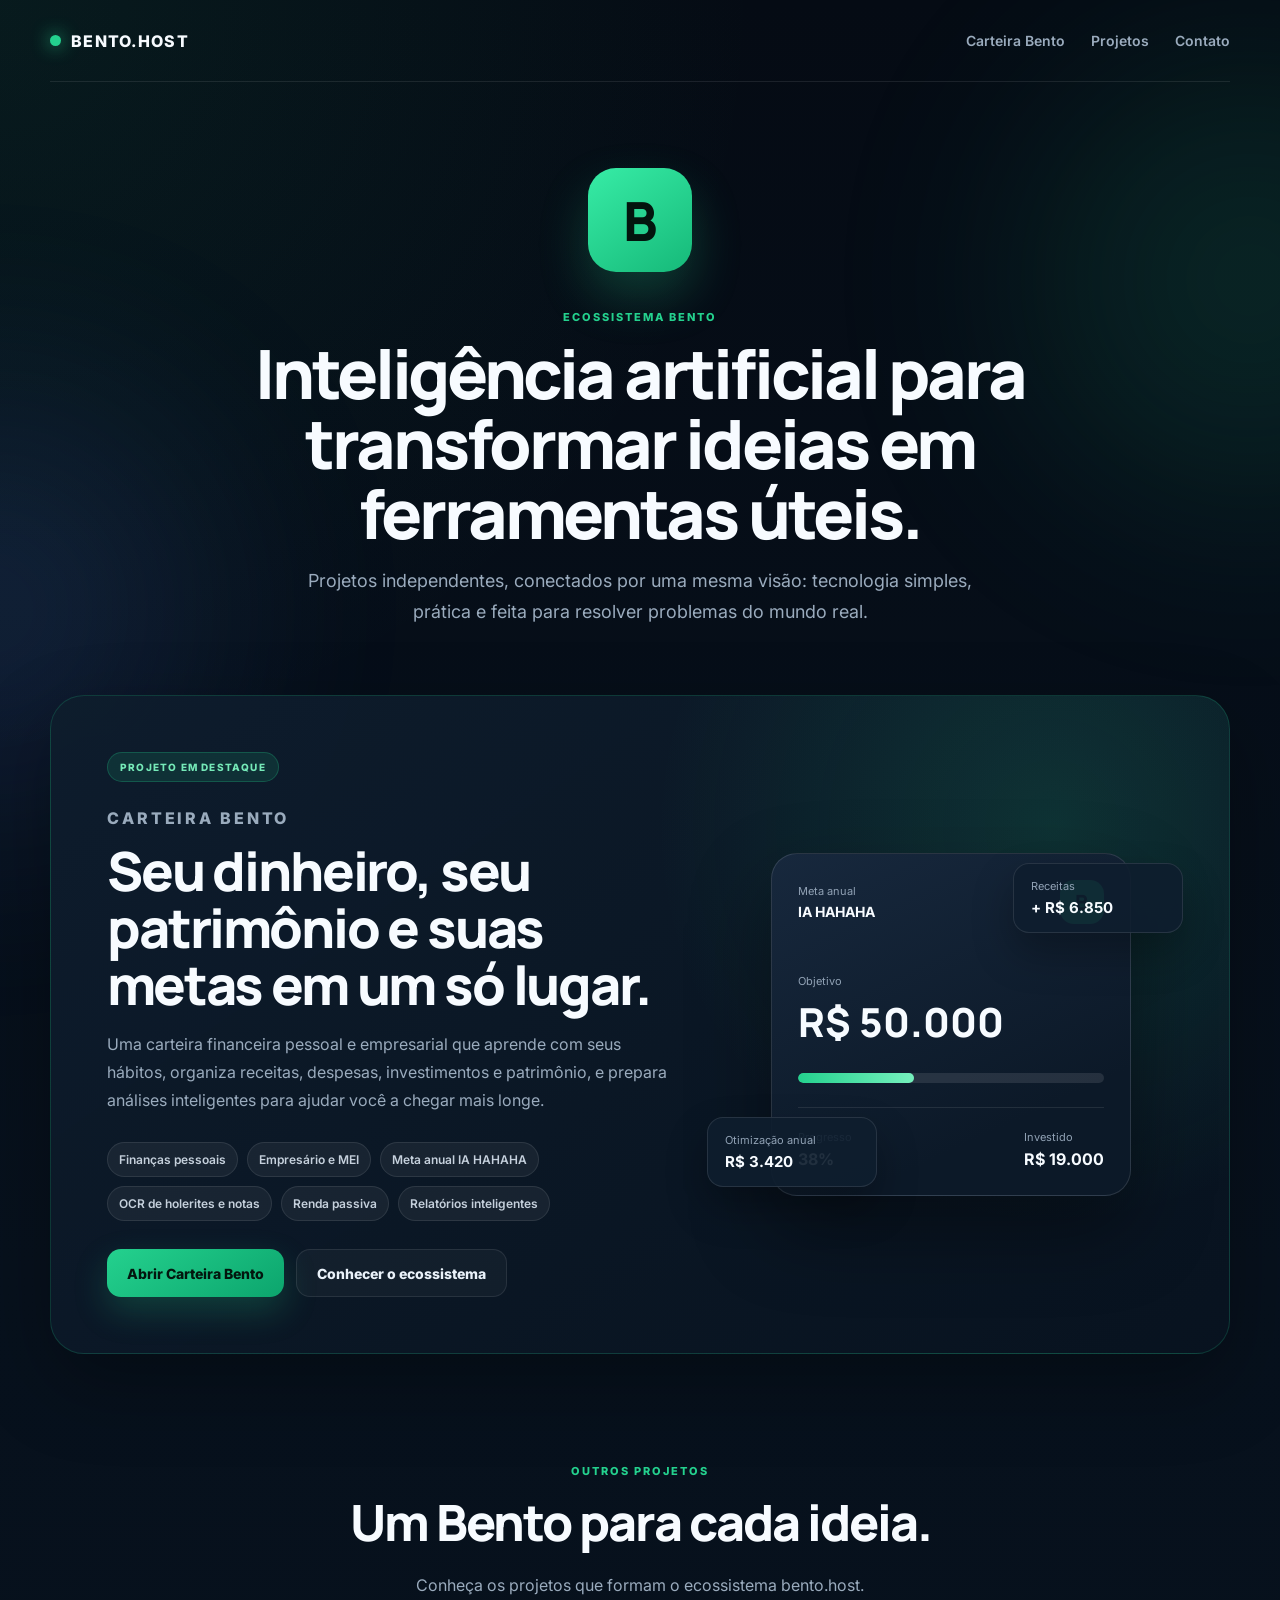
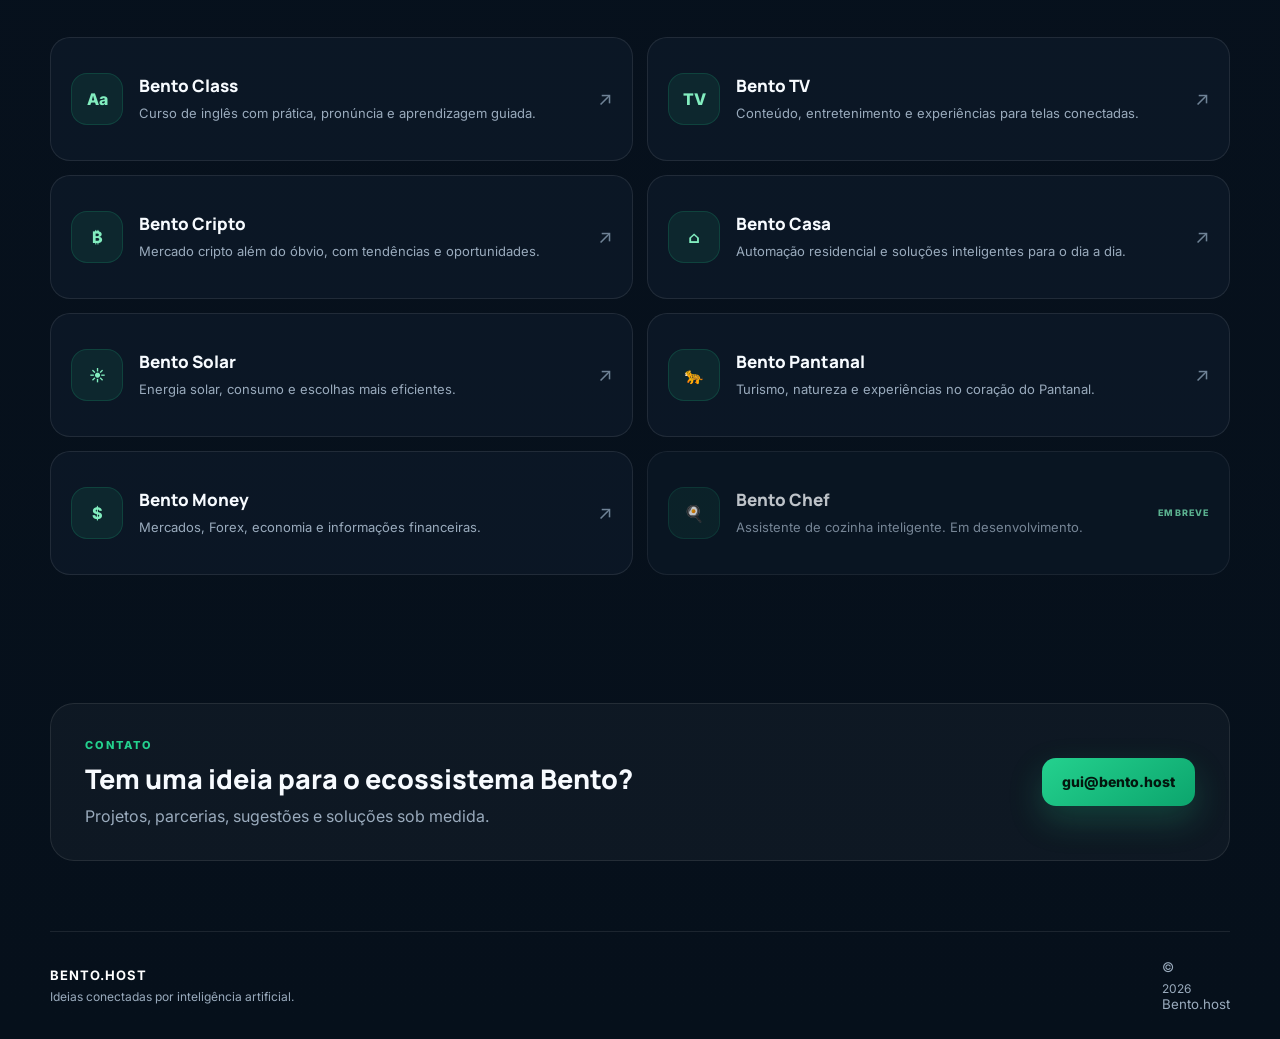
==== commit 9c1ed13f: "Add files via upload" ====
--- a/index.html
+++ b/index.html
@@ -1,964 +1,195 @@
 <!DOCTYPE html>
 <html lang="pt-BR">
 <head>
-  <meta charset="UTF-8" />
-  <meta name="viewport" content="width=device-width, initial-scale=1.0" />
+  <meta charset="UTF-8">
+  <meta name="viewport" content="width=device-width, initial-scale=1.0">
+  <meta name="description" content="Bento.host — um ecossistema de projetos inteligentes com IA.">
+  <meta name="theme-color" content="#07111f">
+  <title>Bento.host — Ecossistema de IA</title>
+  <link rel="preconnect" href="https://fonts.googleapis.com">
+  <link rel="preconnect" href="https://fonts.gstatic.com" crossorigin>
+  <link href="https://fonts.googleapis.com/css2?family=Inter:wght@400;500;600;700;800&family=Manrope:wght@700;800&display=swap" rel="stylesheet">
+  <link rel="stylesheet" href="styles.css">
+</head>
+<body>
+  <div class="page-glow page-glow-one"></div>
+  <div class="page-glow page-glow-two"></div>
 
-  <title>Bento Host | IA HAHAHA Soluções</title>
-  <meta
-    name="description"
-    content="Conheça o ecossistema Bento: soluções com inteligência artificial, educação, criptomoedas, energia, turismo, automação e muito mais."
-  />
-  <meta name="theme-color" content="#020814" />
+  <header class="site-header">
+    <a class="brand" href="#inicio" aria-label="Bento.host">
+      <span class="brand-dot"></span>
+      <span>BENTO.HOST</span>
+    </a>
 
-  <meta property="og:title" content="Bento Host | IA HAHAHA Soluções" />
-  <meta
-    property="og:description"
-    content="Um ecossistema de soluções inteligentes. Conheça os projetos desenvolvidos pela IA HAHAHA Soluções."
-  />
-  <meta property="og:type" content="website" />
-  <meta property="og:url" content="https://bento.host" />
-  <meta property="og:image" content="https://bento.host/logo-ia-hahaha.png" />
-
-  <link rel="icon" href="logo-ia-hahaha.png" type="image/png" />
-  <link rel="preconnect" href="https://fonts.googleapis.com" />
-  <link rel="preconnect" href="https://fonts.gstatic.com" crossorigin />
-  <link
-    href="https://fonts.googleapis.com/css2?family=Inter:wght@400;500;600;700;800&family=Orbitron:wght@600;700&display=swap"
-    rel="stylesheet"
-  />
-
-  <style>
-    :root {
-      --bg: #020814;
-      --bg-soft: #071221;
-      --card: rgba(8, 25, 43, 0.82);
-      --card-strong: #0b1d30;
-      --text: #f4f8ff;
-      --muted: #a8b8ca;
-      --blue: #1f9cff;
-      --blue-light: #67c8ff;
-      --cyan: #33e0ff;
-      --border: rgba(103, 200, 255, 0.17);
-      --shadow: 0 24px 70px rgba(0, 0, 0, 0.34);
-      --radius: 24px;
-      --max-width: 1180px;
-    }
-
-    * {
-      margin: 0;
-      padding: 0;
-      box-sizing: border-box;
-    }
-
-    html {
-      scroll-behavior: smooth;
-    }
-
-    body {
-      min-height: 100vh;
-      overflow-x: hidden;
-      color: var(--text);
-      font-family: "Inter", sans-serif;
-      background:
-        radial-gradient(circle at 18% 8%, rgba(31, 156, 255, 0.17), transparent 30%),
-        radial-gradient(circle at 84% 18%, rgba(51, 224, 255, 0.09), transparent 25%),
-        linear-gradient(180deg, #020814 0%, #03101d 46%, #020711 100%);
-    }
-
-    body::before {
-      content: "";
-      position: fixed;
-      inset: 0;
-      z-index: -2;
-      pointer-events: none;
-      opacity: 0.28;
-      background-image:
-        linear-gradient(rgba(103, 200, 255, 0.06) 1px, transparent 1px),
-        linear-gradient(90deg, rgba(103, 200, 255, 0.06) 1px, transparent 1px);
-      background-size: 52px 52px;
-      mask-image: linear-gradient(to bottom, black, transparent 78%);
-    }
-
-    a {
-      color: inherit;
-    }
-
-    img {
-      max-width: 100%;
-      display: block;
-    }
-
-    .container {
-      width: min(calc(100% - 32px), var(--max-width));
-      margin-inline: auto;
-    }
-
-    .topbar {
-      position: sticky;
-      top: 0;
-      z-index: 20;
-      border-bottom: 1px solid rgba(255, 255, 255, 0.06);
-      background: rgba(2, 8, 20, 0.78);
-      backdrop-filter: blur(16px);
-    }
-
-    .nav {
-      min-height: 74px;
-      display: flex;
-      align-items: center;
-      justify-content: space-between;
-      gap: 24px;
-    }
-
-    .brand {
-      display: flex;
-      align-items: center;
-      gap: 12px;
-      text-decoration: none;
-      font-weight: 800;
-      letter-spacing: -0.03em;
-    }
-
-    .brand-mark {
-      width: 38px;
-      height: 38px;
-      border-radius: 12px;
-      object-fit: cover;
-      box-shadow: 0 0 24px rgba(31, 156, 255, 0.38);
-    }
-
-    .brand span {
-      color: var(--blue-light);
-    }
-
-    .nav-links {
-      display: flex;
-      align-items: center;
-      gap: 24px;
-    }
-
-    .nav-links a {
-      color: var(--muted);
-      text-decoration: none;
-      font-size: 0.94rem;
-      font-weight: 600;
-      transition: 0.25s ease;
-    }
-
-    .nav-links a:hover {
-      color: var(--text);
-    }
-
-    .nav-contact {
-      padding: 10px 17px;
-      border: 1px solid var(--border);
-      border-radius: 999px;
-      background: rgba(31, 156, 255, 0.08);
-    }
-
-    .hero {
-      min-height: 720px;
-      padding: 90px 0 74px;
-      display: grid;
-      place-items: center;
-      text-align: center;
-      position: relative;
-    }
-
-    .hero::after {
-      content: "";
-      position: absolute;
-      width: 520px;
-      height: 520px;
-      top: 110px;
-      left: 50%;
-      transform: translateX(-50%);
-      border-radius: 50%;
-      z-index: -1;
-      background: rgba(31, 156, 255, 0.13);
-      filter: blur(110px);
-    }
-
-    .logo-wrap {
-      width: min(100%, 560px);
-      margin: 0 auto 42px;
-      padding: 14px;
-      border: 1px solid rgba(103, 200, 255, 0.14);
-      border-radius: 30px;
-      background: linear-gradient(145deg, rgba(255, 255, 255, 0.06), rgba(255, 255, 255, 0.015));
-      box-shadow: var(--shadow), 0 0 70px rgba(31, 156, 255, 0.13);
-      animation: rise 0.9s ease both;
-    }
-
-    .hero-logo {
-      width: 100%;
-      border-radius: 20px;
-    }
-
-    .eyebrow {
-      margin-bottom: 18px;
-      color: var(--cyan);
-      font-size: 0.78rem;
-      font-weight: 800;
-      letter-spacing: 0.2em;
-      text-transform: uppercase;
-    }
-
-    h1 {
-      max-width: 900px;
-      margin-inline: auto;
-      font-family: "Orbitron", sans-serif;
-      font-size: clamp(2.25rem, 6vw, 5rem);
-      line-height: 1.05;
-      letter-spacing: -0.045em;
-    }
-
-    .hero h1 span {
-      background: linear-gradient(90deg, #ffffff, var(--blue-light), var(--cyan));
-      -webkit-background-clip: text;
-      background-clip: text;
-      color: transparent;
-    }
-
-    .hero-text {
-      max-width: 760px;
-      margin: 25px auto 0;
-      color: var(--muted);
-      font-size: clamp(1rem, 2vw, 1.18rem);
-      line-height: 1.8;
-    }
-
-    .hero-actions {
-      margin-top: 34px;
-      display: flex;
-      justify-content: center;
-      flex-wrap: wrap;
-      gap: 14px;
-    }
-
-    .button {
-      display: inline-flex;
-      align-items: center;
-      justify-content: center;
-      min-height: 50px;
-      padding: 0 22px;
-      border: 1px solid transparent;
-      border-radius: 14px;
-      text-decoration: none;
-      font-weight: 800;
-      transition: transform 0.25s ease, box-shadow 0.25s ease, background 0.25s ease;
-    }
-
-    .button:hover {
-      transform: translateY(-3px);
-    }
-
-    .button-primary {
-      color: #00111f;
-      background: linear-gradient(135deg, var(--blue-light), var(--cyan));
-      box-shadow: 0 16px 34px rgba(31, 156, 255, 0.25);
-    }
-
-    .button-secondary {
-      border-color: var(--border);
-      background: rgba(255, 255, 255, 0.035);
-    }
-
-    section {
-      padding: 92px 0;
-    }
-
-    .section-heading {
-      max-width: 760px;
-      margin-bottom: 38px;
-    }
-
-    .section-heading.center {
-      margin-inline: auto;
-      text-align: center;
-    }
-
-    .section-label {
-      display: inline-block;
-      margin-bottom: 12px;
-      color: var(--blue-light);
-      font-size: 0.78rem;
-      font-weight: 800;
-      letter-spacing: 0.16em;
-      text-transform: uppercase;
-    }
-
-    h2 {
-      font-size: clamp(2rem, 4vw, 3.3rem);
-      line-height: 1.12;
-      letter-spacing: -0.04em;
-    }
-
-    .section-heading p {
-      margin-top: 15px;
-      color: var(--muted);
-      line-height: 1.75;
-    }
-
-    .projects-grid {
-      display: grid;
-      grid-template-columns: repeat(3, minmax(0, 1fr));
-      gap: 22px;
-    }
-
-    .project-card {
-      min-height: 280px;
-      padding: 28px;
-      display: flex;
-      flex-direction: column;
-      position: relative;
-      overflow: hidden;
-      border: 1px solid var(--border);
-      border-radius: var(--radius);
-      background:
-        linear-gradient(145deg, rgba(255, 255, 255, 0.045), rgba(255, 255, 255, 0.012)),
-        var(--card);
-      box-shadow: 0 18px 45px rgba(0, 0, 0, 0.18);
-      transition: 0.3s ease;
-    }
-
-    .project-card::after {
-      content: "";
-      position: absolute;
-      width: 150px;
-      height: 150px;
-      right: -50px;
-      bottom: -65px;
-      border-radius: 50%;
-      background: rgba(31, 156, 255, 0.17);
-      filter: blur(26px);
-    }
-
-    .project-card:hover {
-      transform: translateY(-7px);
-      border-color: rgba(103, 200, 255, 0.4);
-      box-shadow: 0 24px 54px rgba(0, 0, 0, 0.3);
-    }
-
-    .project-icon {
-      width: 56px;
-      height: 56px;
-      margin-bottom: 26px;
-      display: grid;
-      place-items: center;
-      border: 1px solid rgba(103, 200, 255, 0.2);
-      border-radius: 18px;
-      font-size: 1.7rem;
-      background: rgba(31, 156, 255, 0.1);
-    }
-
-    .project-card h3 {
-      font-size: 1.35rem;
-    }
-
-    .project-card p {
-      margin: 12px 0 26px;
-      color: var(--muted);
-      line-height: 1.65;
-    }
-
-    .project-link {
-      width: fit-content;
-      margin-top: auto;
-      color: var(--blue-light);
-      text-decoration: none;
-      font-weight: 800;
-      position: relative;
-      z-index: 1;
-    }
-
-    .project-link:hover {
-      color: var(--cyan);
-    }
-
-    .development {
-      border-block: 1px solid rgba(255, 255, 255, 0.05);
-      background: linear-gradient(180deg, rgba(5, 19, 33, 0.78), rgba(3, 12, 23, 0.86));
-    }
-
-    .chef-feature {
-      display: grid;
-      grid-template-columns: 1.15fr 0.85fr;
-      gap: 28px;
-      align-items: stretch;
-    }
-
-    .chef-main,
-    .roadmap {
-      border: 1px solid var(--border);
-      border-radius: 30px;
-      background: var(--card);
-      box-shadow: var(--shadow);
-    }
-
-    .chef-main {
-      padding: clamp(28px, 5vw, 54px);
-      position: relative;
-      overflow: hidden;
-    }
-
-    .chef-main::before {
-      content: "🍳";
-      position: absolute;
-      right: -25px;
-      top: -35px;
-      font-size: 13rem;
-      opacity: 0.07;
-      transform: rotate(12deg);
-    }
-
-    .status {
-      display: inline-flex;
-      align-items: center;
-      gap: 9px;
-      margin-bottom: 22px;
-      padding: 9px 14px;
-      border-radius: 999px;
-      color: #ffeab0;
-      background: rgba(255, 193, 7, 0.1);
-      border: 1px solid rgba(255, 193, 7, 0.22);
-      font-size: 0.84rem;
-      font-weight: 800;
-    }
-
-    .status::before {
-      content: "";
-      width: 8px;
-      height: 8px;
-      border-radius: 50%;
-      background: #ffc933;
-      box-shadow: 0 0 14px #ffc933;
-    }
-
-    .chef-main h3 {
-      max-width: 760px;
-      font-size: clamp(2rem, 5vw, 4.3rem);
-      line-height: 1.03;
-      letter-spacing: -0.05em;
-    }
-
-    .chef-main > p {
-      max-width: 740px;
-      margin-top: 22px;
-      color: var(--muted);
-      font-size: 1.06rem;
-      line-height: 1.8;
-    }
-
-    .chef-points {
-      margin-top: 30px;
-      display: grid;
-      grid-template-columns: repeat(2, minmax(0, 1fr));
-      gap: 14px;
-    }
-
-    .chef-point {
-      padding: 16px;
-      border: 1px solid rgba(103, 200, 255, 0.12);
-      border-radius: 16px;
-      color: #dbeeff;
-      background: rgba(255, 255, 255, 0.025);
-      font-size: 0.94rem;
-      line-height: 1.5;
-    }
-
-    .roadmap {
-      padding: 28px;
-    }
-
-    .roadmap h3 {
-      margin-bottom: 18px;
-      font-size: 1.35rem;
-    }
-
-    .roadmap-list {
-      display: grid;
-      gap: 13px;
-    }
-
-    .roadmap-item {
-      padding: 17px;
-      border: 1px solid rgba(103, 200, 255, 0.11);
-      border-radius: 16px;
-      background: rgba(255, 255, 255, 0.025);
-    }
-
-    .roadmap-item strong {
-      display: block;
-      margin-bottom: 7px;
-    }
-
-    .roadmap-item span {
-      color: var(--muted);
-      font-size: 0.92rem;
-      line-height: 1.55;
-    }
-
-    .contact-grid {
-      display: grid;
-      grid-template-columns: 0.8fr 1.2fr;
-      gap: 44px;
-      align-items: start;
-    }
-
-    .contact-copy p {
-      margin-top: 18px;
-      color: var(--muted);
-      line-height: 1.75;
-    }
-
-    .contact-email {
-      display: inline-block;
-      margin-top: 22px;
-      color: var(--blue-light);
-      font-weight: 800;
-      text-decoration: none;
-    }
-
-    .contact-form {
-      padding: 30px;
-      border: 1px solid var(--border);
-      border-radius: 28px;
-      background: var(--card);
-      box-shadow: var(--shadow);
-    }
-
-    .form-row {
-      display: grid;
-      grid-template-columns: repeat(2, minmax(0, 1fr));
-      gap: 16px;
-    }
-
-    .field {
-      margin-bottom: 17px;
-    }
-
-    .field label {
-      display: block;
-      margin-bottom: 8px;
-      color: #dcecff;
-      font-size: 0.9rem;
-      font-weight: 700;
-    }
-
-    .field input,
-    .field textarea {
-      width: 100%;
-      border: 1px solid rgba(103, 200, 255, 0.17);
-      border-radius: 14px;
-      outline: none;
-      color: var(--text);
-      background: rgba(0, 0, 0, 0.18);
-      font: inherit;
-      transition: 0.2s ease;
-    }
-
-    .field input {
-      height: 50px;
-      padding: 0 15px;
-    }
-
-    .field textarea {
-      min-height: 150px;
-      padding: 15px;
-      resize: vertical;
-    }
-
-    .field input:focus,
-    .field textarea:focus {
-      border-color: var(--blue-light);
-      box-shadow: 0 0 0 4px rgba(31, 156, 255, 0.11);
-    }
-
-    .submit-button {
-      width: 100%;
-      min-height: 52px;
-      border: 0;
-      border-radius: 14px;
-      cursor: pointer;
-      color: #00111f;
-      background: linear-gradient(135deg, var(--blue-light), var(--cyan));
-      font: inherit;
-      font-weight: 900;
-      transition: 0.25s ease;
-    }
-
-    .submit-button:hover {
-      transform: translateY(-2px);
-      box-shadow: 0 16px 34px rgba(31, 156, 255, 0.23);
-    }
-
-    .form-note {
-      margin-top: 13px;
-      color: #8296aa;
-      font-size: 0.78rem;
-      line-height: 1.5;
-    }
-
-    footer {
-      padding: 38px 0;
-      border-top: 1px solid rgba(255, 255, 255, 0.06);
-      color: #8295aa;
-      text-align: center;
-      font-size: 0.9rem;
-    }
-
-    footer strong {
-      color: #cfe9ff;
-    }
-
-    @keyframes rise {
-      from {
-        opacity: 0;
-        transform: translateY(22px);
-      }
-      to {
-        opacity: 1;
-        transform: translateY(0);
-      }
-    }
-
-    @media (max-width: 940px) {
-      .projects-grid {
-        grid-template-columns: repeat(2, minmax(0, 1fr));
-      }
-
-      .chef-feature,
-      .contact-grid {
-        grid-template-columns: 1fr;
-      }
-    }
-
-    @media (max-width: 700px) {
-      .nav {
-        min-height: 66px;
-      }
-
-      .nav-links a:not(.nav-contact) {
-        display: none;
-      }
-
-      .hero {
-        min-height: auto;
-        padding-top: 62px;
-      }
-
-      .logo-wrap {
-        margin-bottom: 32px;
-      }
-
-      section {
-        padding: 72px 0;
-      }
-
-      .projects-grid,
-      .chef-points,
-      .form-row {
-        grid-template-columns: 1fr;
-      }
-
-      .project-card {
-        min-height: 250px;
-      }
-
-      .contact-form {
-        padding: 22px;
-      }
-    }
-  </style>
-</head>
-
-<body>
-  <header class="topbar">
-    <div class="container nav">
-      <a class="brand" href="#inicio" aria-label="Voltar ao início">
-        <img class="brand-mark" src="logo-ia-hahaha.png" alt="" />
-        IA HAHAHA <span>Soluções</span>
-      </a>
-
-      <nav class="nav-links" aria-label="Navegação principal">
-        <a href="#projetos">Projetos</a>
-        <a href="#desenvolvimento">Em desenvolvimento</a>
-        <a class="nav-contact" href="#contato">Contato</a>
-      </nav>
-    </div>
+    <nav class="header-nav" aria-label="Navegação principal">
+      <a href="#carteira">Carteira Bento</a>
+      <a href="#projetos">Projetos</a>
+      <a href="#contato">Contato</a>
+    </nav>
   </header>
 
   <main>
     <section class="hero" id="inicio">
-      <div class="container">
-        <div class="logo-wrap">
-          <img
-            class="hero-logo"
-            src="logo-ia-hahaha.png"
-            alt="Logotipo IA HAHAHA Soluções"
-          />
+      <div class="logo-wrap">
+        <img src="logo.png" alt="Logotipo Bento" class="main-logo" onerror="this.style.display='none';document.querySelector('.logo-fallback').style.display='grid';">
+        <div class="logo-fallback" aria-label="Bento">
+          <span>B</span>
+        </div>
+      </div>
+
+      <p class="eyebrow">ECOSSISTEMA BENTO</p>
+      <h1>Inteligência artificial para transformar ideias em ferramentas úteis.</h1>
+      <p class="hero-copy">
+        Projetos independentes, conectados por uma mesma visão: tecnologia simples,
+        prática e feita para resolver problemas do mundo real.
+      </p>
+    </section>
+
+    <section class="featured" id="carteira">
+      <div class="featured-copy">
+        <span class="featured-badge">PROJETO EM DESTAQUE</span>
+        <p class="eyebrow">CARTEIRA BENTO</p>
+        <h2>Seu dinheiro, seu patrimônio e suas metas em um só lugar.</h2>
+        <p>
+          Uma carteira financeira pessoal e empresarial que aprende com seus hábitos,
+          organiza receitas, despesas, investimentos e patrimônio, e prepara análises
+          inteligentes para ajudar você a chegar mais longe.
+        </p>
+
+        <div class="feature-list">
+          <span>Finanças pessoais</span>
+          <span>Empresário e MEI</span>
+          <span>Meta anual IA HAHAHA</span>
+          <span>OCR de holerites e notas</span>
+          <span>Renda passiva</span>
+          <span>Relatórios inteligentes</span>
         </div>
 
-        <p class="eyebrow">Bento Host</p>
+        <div class="featured-actions">
+          <a class="primary-btn" href="https://carteira.bento.host">Abrir Carteira Bento</a>
+          <a class="secondary-btn" href="#projetos">Conhecer o ecossistema</a>
+        </div>
+      </div>
 
-        <h1>
-          Um ecossistema de <span>soluções inteligentes</span>
-        </h1>
+      <div class="featured-visual" aria-hidden="true">
+        <div class="wallet-card">
+          <div class="wallet-card-top">
+            <div>
+              <span>Meta anual</span>
+              <strong>IA HAHAHA</strong>
+            </div>
+            <div class="wallet-icon">B</div>
+          </div>
 
-        <p class="hero-text">
-          O Bento Host é a vitrine dos projetos desenvolvidos pela
-          <strong>IA HAHAHA Soluções</strong>. Educação, criptomoedas,
-          energia, turismo, automação e inteligência artificial reunidos
-          em um só lugar.
-        </p>
+          <div class="goal-value">
+            <small>Objetivo</small>
+            <strong>R$ 50.000</strong>
+          </div>
 
-        <div class="hero-actions">
-          <a class="button button-primary" href="#projetos">Conhecer os projetos</a>
-          <a class="button button-secondary" href="#contato">Falar sobre uma ideia</a>
+          <div class="progress-track">
+            <span></span>
+          </div>
+
+          <div class="wallet-stats">
+            <div>
+              <small>Progresso</small>
+              <strong>38%</strong>
+            </div>
+            <div>
+              <small>Investido</small>
+              <strong>R$ 19.000</strong>
+            </div>
+          </div>
+        </div>
+
+        <div class="floating-card floating-card-one">
+          <span>Receitas</span>
+          <strong>+ R$ 6.850</strong>
+        </div>
+
+        <div class="floating-card floating-card-two">
+          <span>Otimização anual</span>
+          <strong>R$ 3.420</strong>
         </div>
       </div>
     </section>
 
-    <section id="projetos">
-      <div class="container">
-        <div class="section-heading center">
-          <span class="section-label">Projetos ativos</span>
-          <h2>Um Bento para cada necessidade</h2>
-          <p>
-            Cada projeto possui uma especialidade, mas todos fazem parte da
-            mesma família: tecnologia prática, direta e feita para funcionar.
-          </p>
-        </div>
+    <section class="projects-section" id="projetos">
+      <div class="section-heading">
+        <p class="eyebrow">OUTROS PROJETOS</p>
+        <h2>Um Bento para cada ideia.</h2>
+        <p>Conheça os projetos que formam o ecossistema bento.host.</p>
+      </div>
 
-        <div class="projects-grid">
-          <article class="project-card">
-            <div class="project-icon">📚</div>
-            <h3>Bento Class</h3>
-            <p>Plataforma para aprender e praticar inglês com apoio de inteligência artificial.</p>
-            <a class="project-link" href="https://class.bento.host" target="_blank" rel="noopener noreferrer">
-              Acessar projeto →
-            </a>
-          </article>
+      <div class="projects-grid">
+        <a class="project-card" href="https://class.bento.host">
+          <div class="project-icon">Aa</div>
+          <div><h3>Bento Class</h3><p>Curso de inglês com prática, pronúncia e aprendizagem guiada.</p></div>
+          <span class="card-arrow">↗</span>
+        </a>
 
-          <article class="project-card">
-            <div class="project-icon">📺</div>
-            <h3>Bento TV</h3>
-            <p>Conteúdo, informação e experiências digitais desenvolvidas para a tela.</p>
-            <a class="project-link" href="https://tv.bento.host" target="_blank" rel="noopener noreferrer">
-              Acessar projeto →
-            </a>
-          </article>
+        <a class="project-card" href="https://tv.bento.host">
+          <div class="project-icon">TV</div>
+          <div><h3>Bento TV</h3><p>Conteúdo, entretenimento e experiências para telas conectadas.</p></div>
+          <span class="card-arrow">↗</span>
+        </a>
 
-          <article class="project-card">
-            <div class="project-icon">📈</div>
-            <h3>Bento Cripto</h3>
-            <p>Mercado de criptomoedas com foco em ativos além de Bitcoin e Ethereum.</p>
-            <a class="project-link" href="https://cripto.bento.host" target="_blank" rel="noopener noreferrer">
-              Acessar projeto →
-            </a>
-          </article>
+        <a class="project-card" href="https://cripto.bento.host">
+          <div class="project-icon">₿</div>
+          <div><h3>Bento Cripto</h3><p>Mercado cripto além do óbvio, com tendências e oportunidades.</p></div>
+          <span class="card-arrow">↗</span>
+        </a>
 
-          <article class="project-card">
-            <div class="project-icon">🏠</div>
-            <h3>Bento Casa</h3>
-            <p>Tecnologia e automação aplicadas à casa, à rotina e à vida cotidiana.</p>
-            <a class="project-link" href="https://casa.bento.host" target="_blank" rel="noopener noreferrer">
-              Acessar projeto →
-            </a>
-          </article>
+        <a class="project-card" href="https://casa.bento.host">
+          <div class="project-icon">⌂</div>
+          <div><h3>Bento Casa</h3><p>Automação residencial e soluções inteligentes para o dia a dia.</p></div>
+          <span class="card-arrow">↗</span>
+        </a>
 
-          <article class="project-card">
-            <div class="project-icon">☀️</div>
-            <h3>Bento Solar</h3>
-            <p>Soluções, estudos e ferramentas para energia solar e consumo inteligente.</p>
-            <a class="project-link" href="https://solar.bento.host" target="_blank" rel="noopener noreferrer">
-              Acessar projeto →
-            </a>
-          </article>
+        <a class="project-card" href="https://solar.bento.host">
+          <div class="project-icon">☀</div>
+          <div><h3>Bento Solar</h3><p>Energia solar, consumo e escolhas mais eficientes.</p></div>
+          <span class="card-arrow">↗</span>
+        </a>
 
-          <article class="project-card">
-            <div class="project-icon">🐆</div>
-            <h3>Bento Pantanal</h3>
-            <p>Turismo, natureza, hospedagem e experiências no coração do Pantanal.</p>
-            <a class="project-link" href="https://pantanal.bento.host" target="_blank" rel="noopener noreferrer">
-              Acessar projeto →
-            </a>
-          </article>
-        </div>
+        <a class="project-card" href="https://pantanal.bento.host">
+          <div class="project-icon">🐆</div>
+          <div><h3>Bento Pantanal</h3><p>Turismo, natureza e experiências no coração do Pantanal.</p></div>
+          <span class="card-arrow">↗</span>
+        </a>
+
+        <a class="project-card" href="https://money.bento.host">
+          <div class="project-icon">$</div>
+          <div><h3>Bento Money</h3><p>Mercados, Forex, economia e informações financeiras.</p></div>
+          <span class="card-arrow">↗</span>
+        </a>
+
+        <article class="project-card disabled-card">
+          <div class="project-icon">🍳</div>
+          <div><h3>Bento Chef</h3><p>Assistente de cozinha inteligente. Em desenvolvimento.</p></div>
+          <span class="status-label">EM BREVE</span>
+        </article>
       </div>
     </section>
 
-    <section class="development" id="desenvolvimento">
-      <div class="container">
-        <div class="section-heading">
-          <span class="section-label">Em desenvolvimento</span>
-          <h2>O próximo passo do ecossistema Bento</h2>
-          <p>
-            Novas soluções estão sendo construídas. O projeto mais avançado
-            dessa fase é o Bento Chef.
-          </p>
-        </div>
-
-        <div class="chef-feature">
-          <article class="chef-main">
-            <span class="status">Desenvolvimento ativo</span>
-
-            <h3>Bento Chef</h3>
-
-            <p>
-              Um auxiliar de cozinha por voz que funcionará dentro de uma
-              carteira de criptomoedas. O Bento Chef ajuda o usuário a decidir
-              o que preparar, organizar alimentos, acompanhar compras e cozinhar
-              usando aquilo que já está disponível.
-            </p>
-
-            <div class="chef-points">
-              <div class="chef-point">🎙️ Conversa por voz enquanto o usuário cozinha.</div>
-              <div class="chef-point">🥫 Controle dos alimentos disponíveis e do estoque.</div>
-              <div class="chef-point">🧾 Leitura e organização das compras realizadas.</div>
-              <div class="chef-point">💳 Integração futura com carteira cripto e pagamentos.</div>
-            </div>
-          </article>
-
-          <aside class="roadmap">
-            <h3>Outros projetos planejados</h3>
-
-            <div class="roadmap-list">
-              <div class="roadmap-item">
-                <strong>💳 Bento Carteira</strong>
-                <span>Carteira digital integrada a criptomoedas, pagamentos e serviços do Bento.</span>
-              </div>
-
-              <div class="roadmap-item">
-                <strong>🏨 Bento PDV</strong>
-                <span>Gestão para pousadas, hotéis, restaurantes e pequenos negócios.</span>
-              </div>
-
-              <div class="roadmap-item">
-                <strong>🏛️ Bento Política</strong>
-                <span>Informações públicas sobre a política e a administração do município do usuário.</span>
-              </div>
-
-              <div class="roadmap-item">
-                <strong>🤖 Bento IA</strong>
-                <span>Um especialista em assuntos aleatórios. Porque ele sabe de tudo, pois IA HAHAHA.</span>
-              </div>
-            </div>
-          </aside>
-        </div>
+    <section class="contact-section" id="contato">
+      <div>
+        <p class="eyebrow">CONTATO</p>
+        <h2>Tem uma ideia para o ecossistema Bento?</h2>
+        <p>Projetos, parcerias, sugestões e soluções sob medida.</p>
       </div>
-    </section>
-
-    <section id="contato">
-      <div class="container contact-grid">
-        <div class="contact-copy">
-          <span class="section-label">Contato</span>
-          <h2>Tem uma ideia? Vamos colocá-la de pé.</h2>
-          <p>
-            Conte brevemente o que você precisa. A mensagem será enviada para
-            <strong>gui@bento.host</strong>.
-          </p>
-
-          <a class="contact-email" href="mailto:gui@bento.host">
-            gui@bento.host
-          </a>
-        </div>
-
-        <form
-          class="contact-form"
-          action="https://formsubmit.co/gui@bento.host"
-          method="POST"
-        >
-          <input type="hidden" name="_subject" value="Novo contato pelo bento.host" />
-          <input type="hidden" name="_captcha" value="false" />
-          <input type="hidden" name="_template" value="table" />
-          <input type="hidden" name="_next" value="https://bento.host/?mensagem=enviada#contato" />
-
-          <div class="form-row">
-            <div class="field">
-              <label for="nome">Nome</label>
-              <input
-                id="nome"
-                name="Nome"
-                type="text"
-                autocomplete="name"
-                placeholder="Seu nome"
-                required
-              />
-            </div>
-
-            <div class="field">
-              <label for="email">E-mail</label>
-              <input
-                id="email"
-                name="Email"
-                type="email"
-                autocomplete="email"
-                placeholder="voce@email.com"
-                required
-              />
-            </div>
-          </div>
-
-          <div class="field">
-            <label for="empresa">Empresa ou projeto — opcional</label>
-            <input
-              id="empresa"
-              name="Empresa ou projeto"
-              type="text"
-              autocomplete="organization"
-              placeholder="Nome da empresa ou do projeto"
-            />
-          </div>
-
-          <div class="field">
-            <label for="mensagem">Como podemos ajudar?</label>
-            <textarea
-              id="mensagem"
-              name="Mensagem"
-              placeholder="Conte um pouco sobre sua ideia..."
-              required
-            ></textarea>
-          </div>
-
-          <button class="submit-button" type="submit">
-            Enviar mensagem
-          </button>
-
-          <p class="form-note">
-            No primeiro envio, o FormSubmit poderá pedir a confirmação do endereço
-            gui@bento.host. Depois disso, o formulário passa a funcionar normalmente.
-          </p>
-        </form>
-      </div>
+      <a class="primary-btn" href="mailto:gui@bento.host">gui@bento.host</a>
     </section>
   </main>
 
-  <footer>
-    <div class="container">
-      <strong>IA HAHAHA Soluções</strong><br />
-      Um Bento para cada necessidade. © <span id="year"></span>
+  <footer class="site-footer">
+    <div>
+      <strong>BENTO.HOST</strong>
+      <span>Ideias conectadas por inteligência artificial.</span>
     </div>
+    <small>© <span id="currentYear"></span> Bento.host</small>
   </footer>
 
-  <script>
-    document.getElementById("year").textContent = new Date().getFullYear();
-
-    const params = new URLSearchParams(window.location.search);
-    if (params.get("mensagem") === "enviada") {
-      const form = document.querySelector(".contact-form");
-      const notice = document.createElement("p");
-      notice.textContent = "Mensagem enviada com sucesso. Obrigado pelo contato!";
-      notice.style.marginBottom = "18px";
-      notice.style.padding = "14px 16px";
-      notice.style.borderRadius = "14px";
-      notice.style.color = "#dfffe9";
-      notice.style.background = "rgba(50, 205, 120, 0.1)";
-      notice.style.border = "1px solid rgba(50, 205, 120, 0.25)";
-      form.prepend(notice);
-    }
-  </script>
+  <script src="app.js"></script>
 </body>
 </html>
--- a/styles.css
+++ b/styles.css
@@ -0,0 +1,42 @@
+:root{
+  --bg:#050b14;--panel:#0d1928;--line:rgba(255,255,255,.09);--text:#f7fbff;
+  --muted:#9aabbd;--green:#24d18e;--green-dark:#0ca56d;--blue:#5a8cff;
+  --shadow:0 30px 80px rgba(0,0,0,.30)
+}
+*{box-sizing:border-box}
+html{scroll-behavior:smooth}
+body{
+  margin:0;min-height:100vh;color:var(--text);font-family:Inter,system-ui,sans-serif;
+  background:radial-gradient(circle at top left,rgba(36,209,142,.08),transparent 26%),
+  linear-gradient(180deg,#050b14,#07111d 48%,#06101b);overflow-x:hidden
+}
+a{color:inherit}.page-glow{position:fixed;width:420px;height:420px;border-radius:50%;filter:blur(120px);opacity:.14;pointer-events:none;z-index:-1}
+.page-glow-one{background:var(--green);top:70px;right:-180px}.page-glow-two{background:var(--blue);bottom:80px;left:-220px}
+.site-header{width:min(1180px,calc(100% - 40px));margin:0 auto;min-height:82px;display:flex;align-items:center;justify-content:space-between;gap:30px;border-bottom:1px solid var(--line)}
+.brand{display:flex;gap:10px;align-items:center;text-decoration:none;font-weight:800;letter-spacing:.08em}.brand-dot{width:11px;height:11px;border-radius:50%;background:var(--green);box-shadow:0 0 18px var(--green)}
+.header-nav{display:flex;align-items:center;gap:26px}.header-nav a{text-decoration:none;color:var(--muted);font-size:14px;font-weight:600}.header-nav a:hover{color:#fff}
+main{width:min(1180px,calc(100% - 40px));margin:0 auto}.hero{text-align:center;padding:72px 0 68px}.logo-wrap{width:132px;height:132px;margin:0 auto 24px;display:grid;place-items:center}
+.main-logo{display:block;max-width:100%;max-height:100%;object-fit:contain;filter:drop-shadow(0 18px 32px rgba(0,0,0,.35))}
+.logo-fallback{display:none;width:104px;height:104px;place-items:center;border-radius:28px;font:800 54px Manrope;color:#03150e;background:linear-gradient(145deg,#37eca6,#16b979);box-shadow:0 24px 50px rgba(36,209,142,.24)}
+.eyebrow{margin:0;color:var(--green);font-size:11px;font-weight:800;letter-spacing:.18em}.hero h1{max-width:850px;margin:14px auto 18px;font:800 clamp(38px,6vw,68px)/1.03 Manrope;letter-spacing:-.045em}
+.hero-copy{max-width:720px;margin:0 auto;color:var(--muted);font-size:18px;line-height:1.7}
+.featured{position:relative;display:grid;grid-template-columns:1.12fr .88fr;gap:56px;align-items:center;padding:56px;border:1px solid rgba(36,209,142,.19);border-radius:34px;background:radial-gradient(circle at 85% 20%,rgba(36,209,142,.15),transparent 35%),linear-gradient(145deg,rgba(14,29,45,.96),rgba(8,19,32,.98));box-shadow:var(--shadow);overflow:hidden}
+.featured-badge{display:inline-flex;padding:8px 12px;margin-bottom:22px;border-radius:999px;background:rgba(36,209,142,.12);border:1px solid rgba(36,209,142,.24);color:#75e9b8;font-size:10px;font-weight:800;letter-spacing:.12em}
+.featured h2{max-width:650px;margin:10px 0 18px;font:800 clamp(33px,4.6vw,54px)/1.05 Manrope;letter-spacing:-.04em}.featured-copy>p{color:var(--muted);line-height:1.75;font-size:16px}
+.feature-list{display:flex;flex-wrap:wrap;gap:9px;margin:28px 0}.feature-list span{padding:9px 11px;border-radius:999px;background:rgba(255,255,255,.055);border:1px solid var(--line);color:#c5d0dc;font-size:12px;font-weight:600}
+.featured-actions{display:flex;flex-wrap:wrap;gap:12px}.primary-btn,.secondary-btn{display:inline-flex;align-items:center;justify-content:center;min-height:48px;padding:0 20px;border-radius:14px;text-decoration:none;font-weight:800;font-size:14px}
+.primary-btn{background:linear-gradient(145deg,var(--green),var(--green-dark));color:#03160e;box-shadow:0 14px 34px rgba(36,209,142,.22)}.secondary-btn{border:1px solid var(--line);background:rgba(255,255,255,.035);color:#eaf2fa}
+.featured-visual{position:relative;min-height:420px;display:grid;place-items:center}.wallet-card{width:min(360px,100%);padding:26px;border-radius:26px;background:linear-gradient(155deg,#17283d,#0c1928 75%);border:1px solid rgba(255,255,255,.12);box-shadow:0 34px 80px rgba(0,0,0,.38)}
+.wallet-card-top,.wallet-stats{display:flex;align-items:center;justify-content:space-between;gap:20px}.wallet-card-top span,.goal-value small,.wallet-stats small,.floating-card span{display:block;color:#91a2b5;font-size:11px}.wallet-card-top strong{display:block;margin-top:5px;font-size:14px}
+.wallet-icon{width:44px;height:44px;border-radius:14px;display:grid;place-items:center;background:var(--green);color:#07160f;font:800 21px Manrope}.goal-value{margin:50px 0 24px}.goal-value strong{display:block;margin-top:6px;font:800 40px Manrope}
+.progress-track{height:10px;border-radius:999px;background:rgba(255,255,255,.10);overflow:hidden}.progress-track span{display:block;width:38%;height:100%;border-radius:inherit;background:linear-gradient(90deg,var(--green),#76f0bd)}
+.wallet-stats{margin-top:24px;padding-top:22px;border-top:1px solid var(--line)}.wallet-stats strong{display:block;margin-top:5px}.floating-card{position:absolute;min-width:170px;padding:15px 17px;border-radius:16px;background:rgba(15,30,46,.92);border:1px solid rgba(255,255,255,.10);box-shadow:0 20px 40px rgba(0,0,0,.28)}
+.floating-card strong{display:block;margin-top:5px;font-size:15px}.floating-card-one{top:48px;right:-10px}.floating-card-two{bottom:48px;left:-22px}
+.projects-section{padding:110px 0 46px}.section-heading{text-align:center;max-width:700px;margin:0 auto 38px}.section-heading h2{margin:10px 0 12px;font:800 clamp(32px,5vw,50px) Manrope;letter-spacing:-.04em}.section-heading p:last-child{color:var(--muted);line-height:1.65}
+.projects-grid{display:grid;grid-template-columns:repeat(2,1fr);gap:14px}.project-card{position:relative;display:grid;grid-template-columns:52px 1fr auto;gap:16px;align-items:center;min-height:124px;padding:20px;border-radius:20px;background:rgba(13,25,40,.82);border:1px solid var(--line);text-decoration:none;transition:.22s ease}
+.project-card:hover{transform:translateY(-3px);border-color:rgba(36,209,142,.28);background:rgba(16,31,48,.96)}.project-icon{width:52px;height:52px;border-radius:16px;display:grid;place-items:center;background:rgba(36,209,142,.09);border:1px solid rgba(36,209,142,.16);color:#82edbf;font-weight:800}
+.project-card h3{margin:0 0 6px;font:800 17px Manrope}.project-card p{margin:0;color:var(--muted);font-size:13px;line-height:1.55}.card-arrow{color:#6f8296;font-size:19px}.disabled-card{opacity:.76}.status-label{color:#77e5b6;font-size:9px;font-weight:800;letter-spacing:.1em}
+.contact-section{margin:82px 0 70px;padding:34px;display:flex;justify-content:space-between;align-items:center;gap:30px;border:1px solid var(--line);border-radius:24px;background:rgba(255,255,255,.035)}.contact-section h2{margin:8px 0 9px;font:800 27px Manrope}.contact-section p:last-child{margin:0;color:var(--muted)}
+.site-footer{width:min(1180px,calc(100% - 40px));margin:0 auto;min-height:108px;display:flex;align-items:center;justify-content:space-between;gap:20px;border-top:1px solid var(--line);color:var(--muted)}.site-footer strong{display:block;color:#fff;font-size:13px;letter-spacing:.08em}.site-footer span{display:block;margin-top:6px;font-size:12px}
+@media(max-width:940px){.featured{grid-template-columns:1fr;padding:38px}.featured-visual{min-height:370px}.projects-grid{grid-template-columns:1fr}}
+@media(max-width:680px){.site-header{min-height:72px}.header-nav a:not(:first-child){display:none}main{width:min(100% - 28px,1180px)}.hero{padding:55px 0 48px}.logo-wrap{width:104px;height:104px}.hero-copy{font-size:16px}.featured{padding:26px;border-radius:26px}.featured-visual{min-height:330px}.floating-card{display:none}.projects-section{padding-top:80px}.project-card{grid-template-columns:46px 1fr auto;padding:17px}.project-icon{width:46px;height:46px}.contact-section{align-items:flex-start;flex-direction:column}.contact-section .primary-btn{width:100%}.site-footer{align-items:flex-start;flex-direction:column;padding:28px 0}}
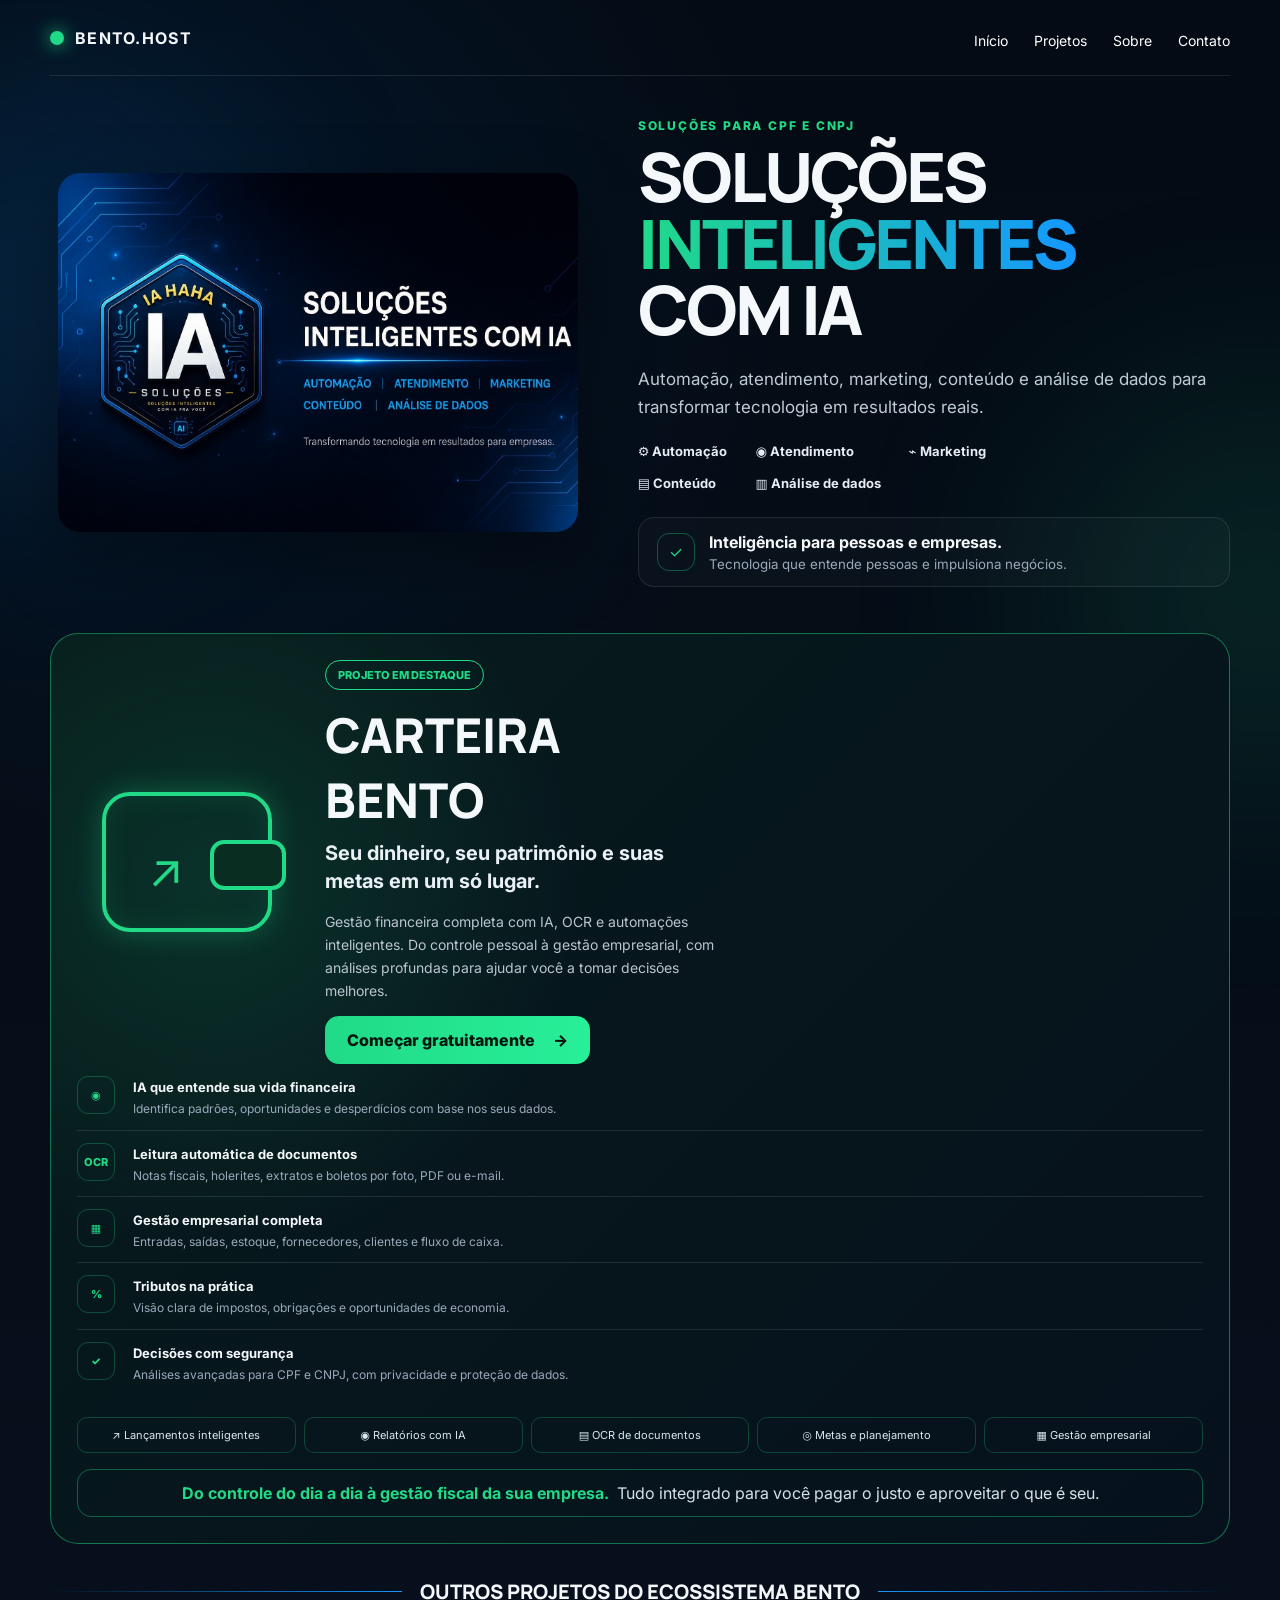
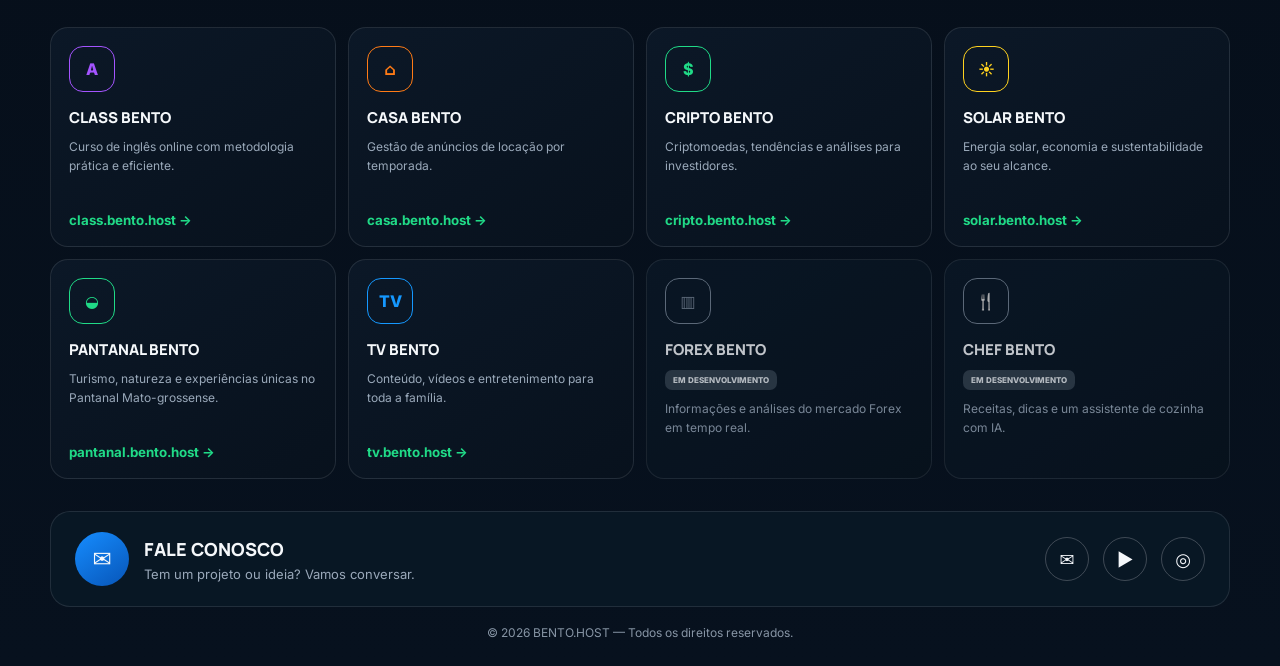
==== commit 8795894f: "Add files via upload" ====
--- a/index.html
+++ b/index.html
@@ -3,191 +3,230 @@
 <head>
   <meta charset="UTF-8">
   <meta name="viewport" content="width=device-width, initial-scale=1.0">
-  <meta name="description" content="Bento.host — um ecossistema de projetos inteligentes com IA.">
-  <meta name="theme-color" content="#07111f">
-  <title>Bento.host — Ecossistema de IA</title>
+  <meta name="description" content="Bento.host — soluções inteligentes com IA para pessoas e empresas.">
+  <meta name="theme-color" content="#06111e">
+  <title>Bento.host — Soluções inteligentes com IA</title>
   <link rel="preconnect" href="https://fonts.googleapis.com">
   <link rel="preconnect" href="https://fonts.gstatic.com" crossorigin>
   <link href="https://fonts.googleapis.com/css2?family=Inter:wght@400;500;600;700;800&family=Manrope:wght@700;800&display=swap" rel="stylesheet">
   <link rel="stylesheet" href="styles.css">
 </head>
 <body>
-  <div class="page-glow page-glow-one"></div>
-  <div class="page-glow page-glow-two"></div>
+  <div class="page-glow glow-one"></div>
+  <div class="page-glow glow-two"></div>
 
   <header class="site-header">
     <a class="brand" href="#inicio" aria-label="Bento.host">
       <span class="brand-dot"></span>
-      <span>BENTO.HOST</span>
+      <strong>BENTO.HOST</strong>
     </a>
 
     <nav class="header-nav" aria-label="Navegação principal">
-      <a href="#carteira">Carteira Bento</a>
+      <a href="#inicio">Início</a>
       <a href="#projetos">Projetos</a>
+      <a href="#sobre">Sobre</a>
       <a href="#contato">Contato</a>
     </nav>
   </header>
 
   <main>
     <section class="hero" id="inicio">
-      <div class="logo-wrap">
-        <img src="logo.png" alt="Logotipo Bento" class="main-logo" onerror="this.style.display='none';document.querySelector('.logo-fallback').style.display='grid';">
-        <div class="logo-fallback" aria-label="Bento">
-          <span>B</span>
-        </div>
-      </div>
-
-      <p class="eyebrow">ECOSSISTEMA BENTO</p>
-      <h1>Inteligência artificial para transformar ideias em ferramentas úteis.</h1>
-      <p class="hero-copy">
-        Projetos independentes, conectados por uma mesma visão: tecnologia simples,
-        prática e feita para resolver problemas do mundo real.
-      </p>
-    </section>
-
-    <section class="featured" id="carteira">
-      <div class="featured-copy">
-        <span class="featured-badge">PROJETO EM DESTAQUE</span>
-        <p class="eyebrow">CARTEIRA BENTO</p>
-        <h2>Seu dinheiro, seu patrimônio e suas metas em um só lugar.</h2>
-        <p>
-          Uma carteira financeira pessoal e empresarial que aprende com seus hábitos,
-          organiza receitas, despesas, investimentos e patrimônio, e prepara análises
-          inteligentes para ajudar você a chegar mais longe.
+      <div class="hero-logo">
+        <img src="logo.png" alt="IA HAHAHA Soluções — Soluções inteligentes com IA">
+      </div>
+
+      <div class="hero-copy">
+        <p class="eyebrow">SOLUÇÕES PARA CPF E CNPJ</p>
+        <h1>Soluções <span>inteligentes</span> com IA</h1>
+        <p class="hero-description">
+          Automação, atendimento, marketing, conteúdo e análise de dados para
+          transformar tecnologia em resultados reais.
         </p>
 
-        <div class="feature-list">
-          <span>Finanças pessoais</span>
-          <span>Empresário e MEI</span>
-          <span>Meta anual IA HAHAHA</span>
-          <span>OCR de holerites e notas</span>
-          <span>Renda passiva</span>
-          <span>Relatórios inteligentes</span>
-        </div>
-
-        <div class="featured-actions">
-          <a class="primary-btn" href="https://carteira.bento.host">Abrir Carteira Bento</a>
-          <a class="secondary-btn" href="#projetos">Conhecer o ecossistema</a>
-        </div>
-      </div>
-
-      <div class="featured-visual" aria-hidden="true">
-        <div class="wallet-card">
-          <div class="wallet-card-top">
-            <div>
-              <span>Meta anual</span>
-              <strong>IA HAHAHA</strong>
-            </div>
-            <div class="wallet-icon">B</div>
-          </div>
-
-          <div class="goal-value">
-            <small>Objetivo</small>
-            <strong>R$ 50.000</strong>
-          </div>
-
-          <div class="progress-track">
-            <span></span>
-          </div>
-
-          <div class="wallet-stats">
-            <div>
-              <small>Progresso</small>
-              <strong>38%</strong>
-            </div>
-            <div>
-              <small>Investido</small>
-              <strong>R$ 19.000</strong>
-            </div>
-          </div>
-        </div>
-
-        <div class="floating-card floating-card-one">
-          <span>Receitas</span>
-          <strong>+ R$ 6.850</strong>
-        </div>
-
-        <div class="floating-card floating-card-two">
-          <span>Otimização anual</span>
-          <strong>R$ 3.420</strong>
-        </div>
+        <div class="service-list" aria-label="Áreas de atuação">
+          <span>⚙ Automação</span>
+          <span>◉ Atendimento</span>
+          <span>⌁ Marketing</span>
+          <span>▤ Conteúdo</span>
+          <span>▥ Análise de dados</span>
+        </div>
+
+        <div class="cpf-cnpj-box">
+          <span>✓</span>
+          <div>
+            <strong>Inteligência para pessoas e empresas.</strong>
+            <small>Tecnologia que entende pessoas e impulsiona negócios.</small>
+          </div>
+        </div>
+      </div>
+    </section>
+
+    <section class="featured" id="sobre">
+      <div class="featured-main">
+        <div class="wallet-illustration" aria-hidden="true">
+          <div class="wallet-shape">
+            <span>↗</span>
+            <div class="wallet-lines"></div>
+          </div>
+        </div>
+
+        <div class="featured-content">
+          <span class="featured-badge">PROJETO EM DESTAQUE</span>
+          <h2>Carteira Bento</h2>
+          <h3>Seu dinheiro, seu patrimônio e suas metas em um só lugar.</h3>
+          <p>
+            Gestão financeira completa com IA, OCR e automações inteligentes.
+            Do controle pessoal à gestão empresarial, com análises profundas
+            para ajudar você a tomar decisões melhores.
+          </p>
+
+          <a class="primary-btn" href="https://carteira.bento.host">
+            Começar gratuitamente <span>→</span>
+          </a>
+        </div>
+      </div>
+
+      <div class="featured-details">
+        <article>
+          <span class="detail-icon">◉</span>
+          <div>
+            <strong>IA que entende sua vida financeira</strong>
+            <p>Identifica padrões, oportunidades e desperdícios com base nos seus dados.</p>
+          </div>
+        </article>
+
+        <article>
+          <span class="detail-icon">OCR</span>
+          <div>
+            <strong>Leitura automática de documentos</strong>
+            <p>Notas fiscais, holerites, extratos e boletos por foto, PDF ou e-mail.</p>
+          </div>
+        </article>
+
+        <article>
+          <span class="detail-icon">▦</span>
+          <div>
+            <strong>Gestão empresarial completa</strong>
+            <p>Entradas, saídas, estoque, fornecedores, clientes e fluxo de caixa.</p>
+          </div>
+        </article>
+
+        <article>
+          <span class="detail-icon">%</span>
+          <div>
+            <strong>Tributos na prática</strong>
+            <p>Visão clara de impostos, obrigações e oportunidades de economia.</p>
+          </div>
+        </article>
+
+        <article>
+          <span class="detail-icon">✓</span>
+          <div>
+            <strong>Decisões com segurança</strong>
+            <p>Análises avançadas para CPF e CNPJ, com privacidade e proteção de dados.</p>
+          </div>
+        </article>
+      </div>
+
+      <div class="featured-features">
+        <span>↗ Lançamentos inteligentes</span>
+        <span>◉ Relatórios com IA</span>
+        <span>▤ OCR de documentos</span>
+        <span>◎ Metas e planejamento</span>
+        <span>▦ Gestão empresarial</span>
+      </div>
+
+      <div class="featured-footer">
+        <strong>Do controle do dia a dia à gestão fiscal da sua empresa.</strong>
+        <span>Tudo integrado para você pagar o justo e aproveitar o que é seu.</span>
       </div>
     </section>
 
     <section class="projects-section" id="projetos">
-      <div class="section-heading">
-        <p class="eyebrow">OUTROS PROJETOS</p>
-        <h2>Um Bento para cada ideia.</h2>
-        <p>Conheça os projetos que formam o ecossistema bento.host.</p>
+      <div class="section-title">
+        <span></span>
+        <h2>Outros projetos do ecossistema Bento</h2>
+        <span></span>
       </div>
 
       <div class="projects-grid">
         <a class="project-card" href="https://class.bento.host">
-          <div class="project-icon">Aa</div>
-          <div><h3>Bento Class</h3><p>Curso de inglês com prática, pronúncia e aprendizagem guiada.</p></div>
-          <span class="card-arrow">↗</span>
+          <div class="project-icon purple">A</div>
+          <h3>Class Bento</h3>
+          <p>Curso de inglês online com metodologia prática e eficiente.</p>
+          <small>class.bento.host →</small>
+        </a>
+
+        <a class="project-card" href="https://casa.bento.host">
+          <div class="project-icon orange">⌂</div>
+          <h3>Casa Bento</h3>
+          <p>Gestão de anúncios de locação por temporada.</p>
+          <small>casa.bento.host →</small>
+        </a>
+
+        <a class="project-card" href="https://cripto.bento.host">
+          <div class="project-icon green">$</div>
+          <h3>Cripto Bento</h3>
+          <p>Criptomoedas, tendências e análises para investidores.</p>
+          <small>cripto.bento.host →</small>
+        </a>
+
+        <a class="project-card" href="https://solar.bento.host">
+          <div class="project-icon yellow">☀</div>
+          <h3>Solar Bento</h3>
+          <p>Energia solar, economia e sustentabilidade ao seu alcance.</p>
+          <small>solar.bento.host →</small>
+        </a>
+
+        <a class="project-card" href="https://pantanal.bento.host">
+          <div class="project-icon green">◒</div>
+          <h3>Pantanal Bento</h3>
+          <p>Turismo, natureza e experiências únicas no Pantanal Mato-grossense.</p>
+          <small>pantanal.bento.host →</small>
         </a>
 
         <a class="project-card" href="https://tv.bento.host">
-          <div class="project-icon">TV</div>
-          <div><h3>Bento TV</h3><p>Conteúdo, entretenimento e experiências para telas conectadas.</p></div>
-          <span class="card-arrow">↗</span>
-        </a>
-
-        <a class="project-card" href="https://cripto.bento.host">
-          <div class="project-icon">₿</div>
-          <div><h3>Bento Cripto</h3><p>Mercado cripto além do óbvio, com tendências e oportunidades.</p></div>
-          <span class="card-arrow">↗</span>
-        </a>
-
-        <a class="project-card" href="https://casa.bento.host">
-          <div class="project-icon">⌂</div>
-          <div><h3>Bento Casa</h3><p>Automação residencial e soluções inteligentes para o dia a dia.</p></div>
-          <span class="card-arrow">↗</span>
-        </a>
-
-        <a class="project-card" href="https://solar.bento.host">
-          <div class="project-icon">☀</div>
-          <div><h3>Bento Solar</h3><p>Energia solar, consumo e escolhas mais eficientes.</p></div>
-          <span class="card-arrow">↗</span>
-        </a>
-
-        <a class="project-card" href="https://pantanal.bento.host">
-          <div class="project-icon">🐆</div>
-          <div><h3>Bento Pantanal</h3><p>Turismo, natureza e experiências no coração do Pantanal.</p></div>
-          <span class="card-arrow">↗</span>
-        </a>
-
-        <a class="project-card" href="https://money.bento.host">
-          <div class="project-icon">$</div>
-          <div><h3>Bento Money</h3><p>Mercados, Forex, economia e informações financeiras.</p></div>
-          <span class="card-arrow">↗</span>
-        </a>
-
-        <article class="project-card disabled-card">
-          <div class="project-icon">🍳</div>
-          <div><h3>Bento Chef</h3><p>Assistente de cozinha inteligente. Em desenvolvimento.</p></div>
-          <span class="status-label">EM BREVE</span>
-        </article>
-      </div>
-    </section>
-
-    <section class="contact-section" id="contato">
-      <div>
-        <p class="eyebrow">CONTATO</p>
-        <h2>Tem uma ideia para o ecossistema Bento?</h2>
-        <p>Projetos, parcerias, sugestões e soluções sob medida.</p>
-      </div>
-      <a class="primary-btn" href="mailto:gui@bento.host">gui@bento.host</a>
+          <div class="project-icon blue">TV</div>
+          <h3>TV Bento</h3>
+          <p>Conteúdo, vídeos e entretenimento para toda a família.</p>
+          <small>tv.bento.host →</small>
+        </a>
+
+        <article class="project-card disabled">
+          <div class="project-icon muted">▥</div>
+          <h3>Forex Bento</h3>
+          <span class="dev-badge">EM DESENVOLVIMENTO</span>
+          <p>Informações e análises do mercado Forex em tempo real.</p>
+        </article>
+
+        <article class="project-card disabled">
+          <div class="project-icon muted">🍴</div>
+          <h3>Chef Bento</h3>
+          <span class="dev-badge">EM DESENVOLVIMENTO</span>
+          <p>Receitas, dicas e um assistente de cozinha com IA.</p>
+        </article>
+      </div>
+    </section>
+
+    <section class="contact-bar" id="contato">
+      <div class="contact-intro">
+        <span class="contact-icon">✉</span>
+        <div>
+          <strong>Fale conosco</strong>
+          <p>Tem um projeto ou ideia? Vamos conversar.</p>
+        </div>
+      </div>
+
+      <div class="contact-actions">
+        <a href="mailto:gui@bento.host" aria-label="Enviar e-mail">✉</a>
+        <a href="https://www.youtube.com/" aria-label="YouTube">▶</a>
+        <a href="https://www.instagram.com/" aria-label="Instagram">◎</a>
+      </div>
     </section>
   </main>
 
   <footer class="site-footer">
-    <div>
-      <strong>BENTO.HOST</strong>
-      <span>Ideias conectadas por inteligência artificial.</span>
-    </div>
-    <small>© <span id="currentYear"></span> Bento.host</small>
+    © <span id="year"></span> BENTO.HOST — Todos os direitos reservados.
   </footer>
 
   <script src="app.js"></script>
--- a/styles.css
+++ b/styles.css
@@ -1,42 +1,425 @@
 :root{
-  --bg:#050b14;--panel:#0d1928;--line:rgba(255,255,255,.09);--text:#f7fbff;
-  --muted:#9aabbd;--green:#24d18e;--green-dark:#0ca56d;--blue:#5a8cff;
-  --shadow:0 30px 80px rgba(0,0,0,.30)
+  --bg:#040b14;
+  --bg2:#07111e;
+  --panel:#0b1725;
+  --panel2:#0d1b2b;
+  --line:rgba(255,255,255,.10);
+  --text:#f5f8fb;
+  --muted:#9aa9ba;
+  --green:#20da87;
+  --green2:#0dbd70;
+  --blue:#1598ff;
+  --purple:#a454ff;
+  --orange:#ff7b16;
+  --yellow:#ffd21f;
 }
 *{box-sizing:border-box}
 html{scroll-behavior:smooth}
 body{
-  margin:0;min-height:100vh;color:var(--text);font-family:Inter,system-ui,sans-serif;
-  background:radial-gradient(circle at top left,rgba(36,209,142,.08),transparent 26%),
-  linear-gradient(180deg,#050b14,#07111d 48%,#06101b);overflow-x:hidden
-}
-a{color:inherit}.page-glow{position:fixed;width:420px;height:420px;border-radius:50%;filter:blur(120px);opacity:.14;pointer-events:none;z-index:-1}
-.page-glow-one{background:var(--green);top:70px;right:-180px}.page-glow-two{background:var(--blue);bottom:80px;left:-220px}
-.site-header{width:min(1180px,calc(100% - 40px));margin:0 auto;min-height:82px;display:flex;align-items:center;justify-content:space-between;gap:30px;border-bottom:1px solid var(--line)}
-.brand{display:flex;gap:10px;align-items:center;text-decoration:none;font-weight:800;letter-spacing:.08em}.brand-dot{width:11px;height:11px;border-radius:50%;background:var(--green);box-shadow:0 0 18px var(--green)}
-.header-nav{display:flex;align-items:center;gap:26px}.header-nav a{text-decoration:none;color:var(--muted);font-size:14px;font-weight:600}.header-nav a:hover{color:#fff}
-main{width:min(1180px,calc(100% - 40px));margin:0 auto}.hero{text-align:center;padding:72px 0 68px}.logo-wrap{width:132px;height:132px;margin:0 auto 24px;display:grid;place-items:center}
-.main-logo{display:block;max-width:100%;max-height:100%;object-fit:contain;filter:drop-shadow(0 18px 32px rgba(0,0,0,.35))}
-.logo-fallback{display:none;width:104px;height:104px;place-items:center;border-radius:28px;font:800 54px Manrope;color:#03150e;background:linear-gradient(145deg,#37eca6,#16b979);box-shadow:0 24px 50px rgba(36,209,142,.24)}
-.eyebrow{margin:0;color:var(--green);font-size:11px;font-weight:800;letter-spacing:.18em}.hero h1{max-width:850px;margin:14px auto 18px;font:800 clamp(38px,6vw,68px)/1.03 Manrope;letter-spacing:-.045em}
-.hero-copy{max-width:720px;margin:0 auto;color:var(--muted);font-size:18px;line-height:1.7}
-.featured{position:relative;display:grid;grid-template-columns:1.12fr .88fr;gap:56px;align-items:center;padding:56px;border:1px solid rgba(36,209,142,.19);border-radius:34px;background:radial-gradient(circle at 85% 20%,rgba(36,209,142,.15),transparent 35%),linear-gradient(145deg,rgba(14,29,45,.96),rgba(8,19,32,.98));box-shadow:var(--shadow);overflow:hidden}
-.featured-badge{display:inline-flex;padding:8px 12px;margin-bottom:22px;border-radius:999px;background:rgba(36,209,142,.12);border:1px solid rgba(36,209,142,.24);color:#75e9b8;font-size:10px;font-weight:800;letter-spacing:.12em}
-.featured h2{max-width:650px;margin:10px 0 18px;font:800 clamp(33px,4.6vw,54px)/1.05 Manrope;letter-spacing:-.04em}.featured-copy>p{color:var(--muted);line-height:1.75;font-size:16px}
-.feature-list{display:flex;flex-wrap:wrap;gap:9px;margin:28px 0}.feature-list span{padding:9px 11px;border-radius:999px;background:rgba(255,255,255,.055);border:1px solid var(--line);color:#c5d0dc;font-size:12px;font-weight:600}
-.featured-actions{display:flex;flex-wrap:wrap;gap:12px}.primary-btn,.secondary-btn{display:inline-flex;align-items:center;justify-content:center;min-height:48px;padding:0 20px;border-radius:14px;text-decoration:none;font-weight:800;font-size:14px}
-.primary-btn{background:linear-gradient(145deg,var(--green),var(--green-dark));color:#03160e;box-shadow:0 14px 34px rgba(36,209,142,.22)}.secondary-btn{border:1px solid var(--line);background:rgba(255,255,255,.035);color:#eaf2fa}
-.featured-visual{position:relative;min-height:420px;display:grid;place-items:center}.wallet-card{width:min(360px,100%);padding:26px;border-radius:26px;background:linear-gradient(155deg,#17283d,#0c1928 75%);border:1px solid rgba(255,255,255,.12);box-shadow:0 34px 80px rgba(0,0,0,.38)}
-.wallet-card-top,.wallet-stats{display:flex;align-items:center;justify-content:space-between;gap:20px}.wallet-card-top span,.goal-value small,.wallet-stats small,.floating-card span{display:block;color:#91a2b5;font-size:11px}.wallet-card-top strong{display:block;margin-top:5px;font-size:14px}
-.wallet-icon{width:44px;height:44px;border-radius:14px;display:grid;place-items:center;background:var(--green);color:#07160f;font:800 21px Manrope}.goal-value{margin:50px 0 24px}.goal-value strong{display:block;margin-top:6px;font:800 40px Manrope}
-.progress-track{height:10px;border-radius:999px;background:rgba(255,255,255,.10);overflow:hidden}.progress-track span{display:block;width:38%;height:100%;border-radius:inherit;background:linear-gradient(90deg,var(--green),#76f0bd)}
-.wallet-stats{margin-top:24px;padding-top:22px;border-top:1px solid var(--line)}.wallet-stats strong{display:block;margin-top:5px}.floating-card{position:absolute;min-width:170px;padding:15px 17px;border-radius:16px;background:rgba(15,30,46,.92);border:1px solid rgba(255,255,255,.10);box-shadow:0 20px 40px rgba(0,0,0,.28)}
-.floating-card strong{display:block;margin-top:5px;font-size:15px}.floating-card-one{top:48px;right:-10px}.floating-card-two{bottom:48px;left:-22px}
-.projects-section{padding:110px 0 46px}.section-heading{text-align:center;max-width:700px;margin:0 auto 38px}.section-heading h2{margin:10px 0 12px;font:800 clamp(32px,5vw,50px) Manrope;letter-spacing:-.04em}.section-heading p:last-child{color:var(--muted);line-height:1.65}
-.projects-grid{display:grid;grid-template-columns:repeat(2,1fr);gap:14px}.project-card{position:relative;display:grid;grid-template-columns:52px 1fr auto;gap:16px;align-items:center;min-height:124px;padding:20px;border-radius:20px;background:rgba(13,25,40,.82);border:1px solid var(--line);text-decoration:none;transition:.22s ease}
-.project-card:hover{transform:translateY(-3px);border-color:rgba(36,209,142,.28);background:rgba(16,31,48,.96)}.project-icon{width:52px;height:52px;border-radius:16px;display:grid;place-items:center;background:rgba(36,209,142,.09);border:1px solid rgba(36,209,142,.16);color:#82edbf;font-weight:800}
-.project-card h3{margin:0 0 6px;font:800 17px Manrope}.project-card p{margin:0;color:var(--muted);font-size:13px;line-height:1.55}.card-arrow{color:#6f8296;font-size:19px}.disabled-card{opacity:.76}.status-label{color:#77e5b6;font-size:9px;font-weight:800;letter-spacing:.1em}
-.contact-section{margin:82px 0 70px;padding:34px;display:flex;justify-content:space-between;align-items:center;gap:30px;border:1px solid var(--line);border-radius:24px;background:rgba(255,255,255,.035)}.contact-section h2{margin:8px 0 9px;font:800 27px Manrope}.contact-section p:last-child{margin:0;color:var(--muted)}
-.site-footer{width:min(1180px,calc(100% - 40px));margin:0 auto;min-height:108px;display:flex;align-items:center;justify-content:space-between;gap:20px;border-top:1px solid var(--line);color:var(--muted)}.site-footer strong{display:block;color:#fff;font-size:13px;letter-spacing:.08em}.site-footer span{display:block;margin-top:6px;font-size:12px}
-@media(max-width:940px){.featured{grid-template-columns:1fr;padding:38px}.featured-visual{min-height:370px}.projects-grid{grid-template-columns:1fr}}
-@media(max-width:680px){.site-header{min-height:72px}.header-nav a:not(:first-child){display:none}main{width:min(100% - 28px,1180px)}.hero{padding:55px 0 48px}.logo-wrap{width:104px;height:104px}.hero-copy{font-size:16px}.featured{padding:26px;border-radius:26px}.featured-visual{min-height:330px}.floating-card{display:none}.projects-section{padding-top:80px}.project-card{grid-template-columns:46px 1fr auto;padding:17px}.project-icon{width:46px;height:46px}.contact-section{align-items:flex-start;flex-direction:column}.contact-section .primary-btn{width:100%}.site-footer{align-items:flex-start;flex-direction:column;padding:28px 0}}
+  margin:0;
+  min-height:100vh;
+  color:var(--text);
+  font-family:Inter,system-ui,sans-serif;
+  background:
+    radial-gradient(circle at 15% 12%,rgba(0,132,255,.09),transparent 26%),
+    linear-gradient(180deg,var(--bg),var(--bg2));
+  overflow-x:hidden;
+}
+a{color:inherit}
+.page-glow{
+  position:fixed;
+  width:420px;
+  height:420px;
+  border-radius:50%;
+  filter:blur(120px);
+  opacity:.12;
+  pointer-events:none;
+  z-index:-1;
+}
+.glow-one{background:var(--blue);top:70px;left:-180px}
+.glow-two{background:var(--green);bottom:100px;right:-190px}
+.site-header{
+  width:min(1180px,calc(100% - 36px));
+  min-height:76px;
+  margin:0 auto;
+  display:flex;
+  justify-content:space-between;
+  align-items:center;
+  border-bottom:1px solid var(--line);
+}
+.brand{
+  display:flex;
+  align-items:center;
+  gap:11px;
+  text-decoration:none;
+  letter-spacing:.08em;
+}
+.brand-dot{
+  width:14px;height:14px;border-radius:50%;
+  background:var(--green);box-shadow:0 0 18px var(--green)
+}
+.header-nav{display:flex;gap:26px}
+.header-nav a{
+  color:#fff;text-decoration:none;font-size:14px;
+  padding:28px 0 20px;border-bottom:2px solid transparent
+}
+.header-nav a:hover{border-color:var(--green)}
+main{width:min(1180px,calc(100% - 36px));margin:0 auto}
+.hero{
+  display:grid;
+  grid-template-columns:.95fr 1.05fr;
+  gap:52px;
+  align-items:center;
+  padding:42px 0 46px;
+}
+.hero-logo{
+  display:flex;
+  align-items:center;
+  justify-content:center;
+}
+.hero-logo img{
+  width:100%;
+  max-width:520px;
+  aspect-ratio:1.45/1;
+  object-fit:cover;
+  object-position:left center;
+  border-radius:22px;
+  box-shadow:0 28px 70px rgba(0,0,0,.35);
+}
+.eyebrow{
+  margin:0 0 10px;
+  color:var(--green);
+  font-size:12px;
+  font-weight:800;
+  letter-spacing:.15em;
+}
+.hero h1{
+  margin:0;
+  max-width:600px;
+  font:800 clamp(42px,6vw,68px)/.98 Manrope;
+  text-transform:uppercase;
+  letter-spacing:-.045em;
+}
+.hero h1 span{
+  background:linear-gradient(90deg,var(--green),var(--blue));
+  -webkit-background-clip:text;
+  background-clip:text;
+  color:transparent;
+}
+.hero-description{
+  max-width:660px;
+  margin:22px 0;
+  color:#c0cad4;
+  font-size:17px;
+  line-height:1.65;
+}
+.service-list{
+  display:grid;
+  grid-template-columns:repeat(3,max-content);
+  gap:16px 28px;
+  color:#e7edf3;
+  font-size:13px;
+  font-weight:700;
+}
+.cpf-cnpj-box{
+  display:flex;
+  align-items:center;
+  gap:14px;
+  margin-top:26px;
+  padding:14px 18px;
+  border:1px solid var(--line);
+  border-radius:16px;
+  background:rgba(255,255,255,.025);
+}
+.cpf-cnpj-box>span{
+  display:grid;place-items:center;
+  width:38px;height:38px;border-radius:12px;
+  color:var(--green);border:1px solid rgba(32,218,135,.35)
+}
+.cpf-cnpj-box strong,.cpf-cnpj-box small{display:block}
+.cpf-cnpj-box small{margin-top:4px;color:var(--muted)}
+.featured{
+  border:1px solid rgba(32,218,135,.48);
+  border-radius:28px;
+  background:
+    radial-gradient(circle at 14% 28%,rgba(32,218,135,.13),transparent 30%),
+    linear-gradient(135deg,rgba(7,28,29,.98),rgba(6,17,29,.98));
+  padding:26px;
+}
+.featured-main{
+  display:grid;
+  grid-template-columns:220px 1fr 1.15fr;
+  gap:28px;
+  align-items:center;
+}
+.wallet-illustration{display:grid;place-items:center}
+.wallet-shape{
+  position:relative;
+  width:170px;height:140px;
+  border:4px solid var(--green);
+  border-radius:28px;
+  box-shadow:0 0 28px rgba(32,218,135,.30),inset 0 0 28px rgba(32,218,135,.12);
+}
+.wallet-shape::after{
+  content:"";
+  position:absolute;
+  width:68px;height:42px;
+  right:-18px;top:44px;
+  border:4px solid var(--green);
+  border-radius:14px;
+  background:#0a2d22;
+}
+.wallet-shape>span{
+  position:absolute;
+  left:42px;top:43px;
+  font-size:48px;color:var(--green)
+}
+.featured-badge{
+  display:inline-flex;
+  padding:7px 12px;
+  border:1px solid var(--green);
+  border-radius:999px;
+  color:var(--green);
+  font-size:11px;
+  font-weight:800;
+}
+.featured-content h2{
+  margin:12px 0 7px;
+  font:800 clamp(32px,4.5vw,48px) Manrope;
+  text-transform:uppercase;
+}
+.featured-content h3{
+  margin:0;
+  font-size:20px;
+  line-height:1.42;
+  color:#eaf1f6;
+}
+.featured-content p{
+  color:#bac5cf;
+  line-height:1.65;
+  font-size:14px;
+}
+.primary-btn{
+  display:inline-flex;
+  align-items:center;
+  justify-content:center;
+  gap:18px;
+  min-height:48px;
+  padding:0 22px;
+  border-radius:14px;
+  background:linear-gradient(90deg,var(--green),#28ef99);
+  color:#03150d;
+  text-decoration:none;
+  font-weight:800;
+}
+.featured-details{
+  display:grid;
+  gap:0;
+}
+.featured-details article{
+  display:grid;
+  grid-template-columns:44px 1fr;
+  gap:12px;
+  padding:12px 0;
+  border-bottom:1px solid rgba(255,255,255,.10);
+}
+.featured-details article:last-child{border-bottom:0}
+.detail-icon{
+  display:grid;
+  place-items:center;
+  width:38px;height:38px;
+  color:var(--green);
+  border:1px solid rgba(32,218,135,.28);
+  border-radius:11px;
+  font-size:11px;
+  font-weight:800;
+}
+.featured-details strong{font-size:13px}
+.featured-details p{
+  margin:4px 0 0;
+  color:var(--muted);
+  font-size:12px;
+  line-height:1.45;
+}
+.featured-features{
+  display:grid;
+  grid-template-columns:repeat(5,1fr);
+  gap:8px;
+  margin-top:22px;
+}
+.featured-features span{
+  padding:10px 12px;
+  border:1px solid rgba(32,218,135,.25);
+  border-radius:10px;
+  color:#dce6ee;
+  font-size:11px;
+  text-align:center;
+}
+.featured-footer{
+  display:flex;
+  justify-content:center;
+  gap:8px;
+  flex-wrap:wrap;
+  margin-top:16px;
+  padding:13px;
+  border:1px solid rgba(32,218,135,.38);
+  border-radius:14px;
+  color:#d7e1e9;
+}
+.featured-footer strong{color:var(--green)}
+.projects-section{padding:34px 0 16px}
+.section-title{
+  display:grid;
+  grid-template-columns:1fr auto 1fr;
+  align-items:center;
+  gap:18px;
+  margin:0 0 22px;
+}
+.section-title span{
+  height:1px;
+  background:linear-gradient(90deg,transparent,var(--blue));
+}
+.section-title span:last-child{
+  background:linear-gradient(90deg,var(--blue),transparent);
+}
+.section-title h2{
+  margin:0;
+  font:800 20px Manrope;
+  text-transform:uppercase;
+  text-align:center;
+}
+.projects-grid{
+  display:grid;
+  grid-template-columns:repeat(4,1fr);
+  gap:12px;
+}
+.project-card{
+  display:flex;
+  min-height:220px;
+  flex-direction:column;
+  align-items:flex-start;
+  padding:18px;
+  border:1px solid var(--line);
+  border-radius:18px;
+  background:linear-gradient(145deg,rgba(12,25,40,.95),rgba(8,18,29,.96));
+  text-decoration:none;
+  transition:.2s ease;
+}
+.project-card:hover{
+  transform:translateY(-3px);
+  border-color:rgba(32,218,135,.32);
+}
+.project-icon{
+  width:46px;height:46px;
+  display:grid;place-items:center;
+  margin-bottom:15px;
+  border-radius:14px;
+  font-weight:800;
+  border:1px solid currentColor;
+}
+.project-icon.purple{color:var(--purple)}
+.project-icon.orange{color:var(--orange)}
+.project-icon.green{color:var(--green)}
+.project-icon.yellow{color:var(--yellow)}
+.project-icon.blue{color:var(--blue)}
+.project-icon.muted{color:#748292}
+.project-card h3{
+  margin:0 0 10px;
+  font:800 15px Manrope;
+  text-transform:uppercase;
+}
+.project-card p{
+  margin:0;
+  color:var(--muted);
+  font-size:12px;
+  line-height:1.55;
+}
+.project-card small{
+  margin-top:auto;
+  padding-top:18px;
+  color:var(--green);
+  font-weight:700;
+}
+.project-card.disabled{opacity:.78}
+.dev-badge{
+  display:inline-flex;
+  margin-bottom:10px;
+  padding:5px 8px;
+  border-radius:7px;
+  background:#33404e;
+  color:#e6ebef;
+  font-size:8px;
+  font-weight:800;
+}
+.contact-bar{
+  display:flex;
+  justify-content:space-between;
+  align-items:center;
+  gap:24px;
+  margin:16px 0 0;
+  padding:20px 24px;
+  border:1px solid var(--line);
+  border-radius:20px;
+  background:rgba(10,24,38,.88);
+}
+.contact-intro{
+  display:flex;
+  align-items:center;
+  gap:15px;
+}
+.contact-icon{
+  display:grid;place-items:center;
+  width:54px;height:54px;
+  border-radius:50%;
+  background:linear-gradient(145deg,#168dff,#0755b8);
+  font-size:23px;
+}
+.contact-intro strong{
+  font:800 18px Manrope;
+  text-transform:uppercase;
+}
+.contact-intro p{
+  margin:5px 0 0;
+  color:var(--muted);
+  font-size:13px;
+}
+.contact-actions{display:flex;gap:14px}
+.contact-actions a{
+  width:44px;height:44px;
+  display:grid;place-items:center;
+  border:1px solid rgba(255,255,255,.22);
+  border-radius:50%;
+  text-decoration:none;
+  font-size:18px;
+}
+.site-footer{
+  padding:18px 0 26px;
+  text-align:center;
+  color:#8795a5;
+  font-size:12px;
+}
+@media(max-width:980px){
+  .hero{grid-template-columns:1fr}
+  .hero-logo img{max-width:700px}
+  .featured-main{grid-template-columns:180px 1fr}
+  .featured-details{grid-column:1/-1}
+  .projects-grid{grid-template-columns:repeat(2,1fr)}
+}
+@media(max-width:680px){
+  .site-header{min-height:68px}
+  .header-nav a:not(:first-child){display:none}
+  .hero{padding-top:28px;gap:24px}
+  .hero-logo img{max-width:none;width:100%;aspect-ratio:16/10}
+  .hero h1{font-size:40px}
+  .service-list{grid-template-columns:repeat(2,1fr);gap:13px}
+  .featured{padding:18px}
+  .featured-main{grid-template-columns:1fr}
+  .wallet-illustration{display:none}
+  .featured-features{grid-template-columns:1fr 1fr}
+  .projects-grid{grid-template-columns:1fr}
+  .project-card{min-height:180px}
+  .section-title{grid-template-columns:1fr}
+  .section-title span{display:none}
+  .contact-bar{align-items:flex-start;flex-direction:column}
+  .contact-actions{width:100%;justify-content:center}
+}
